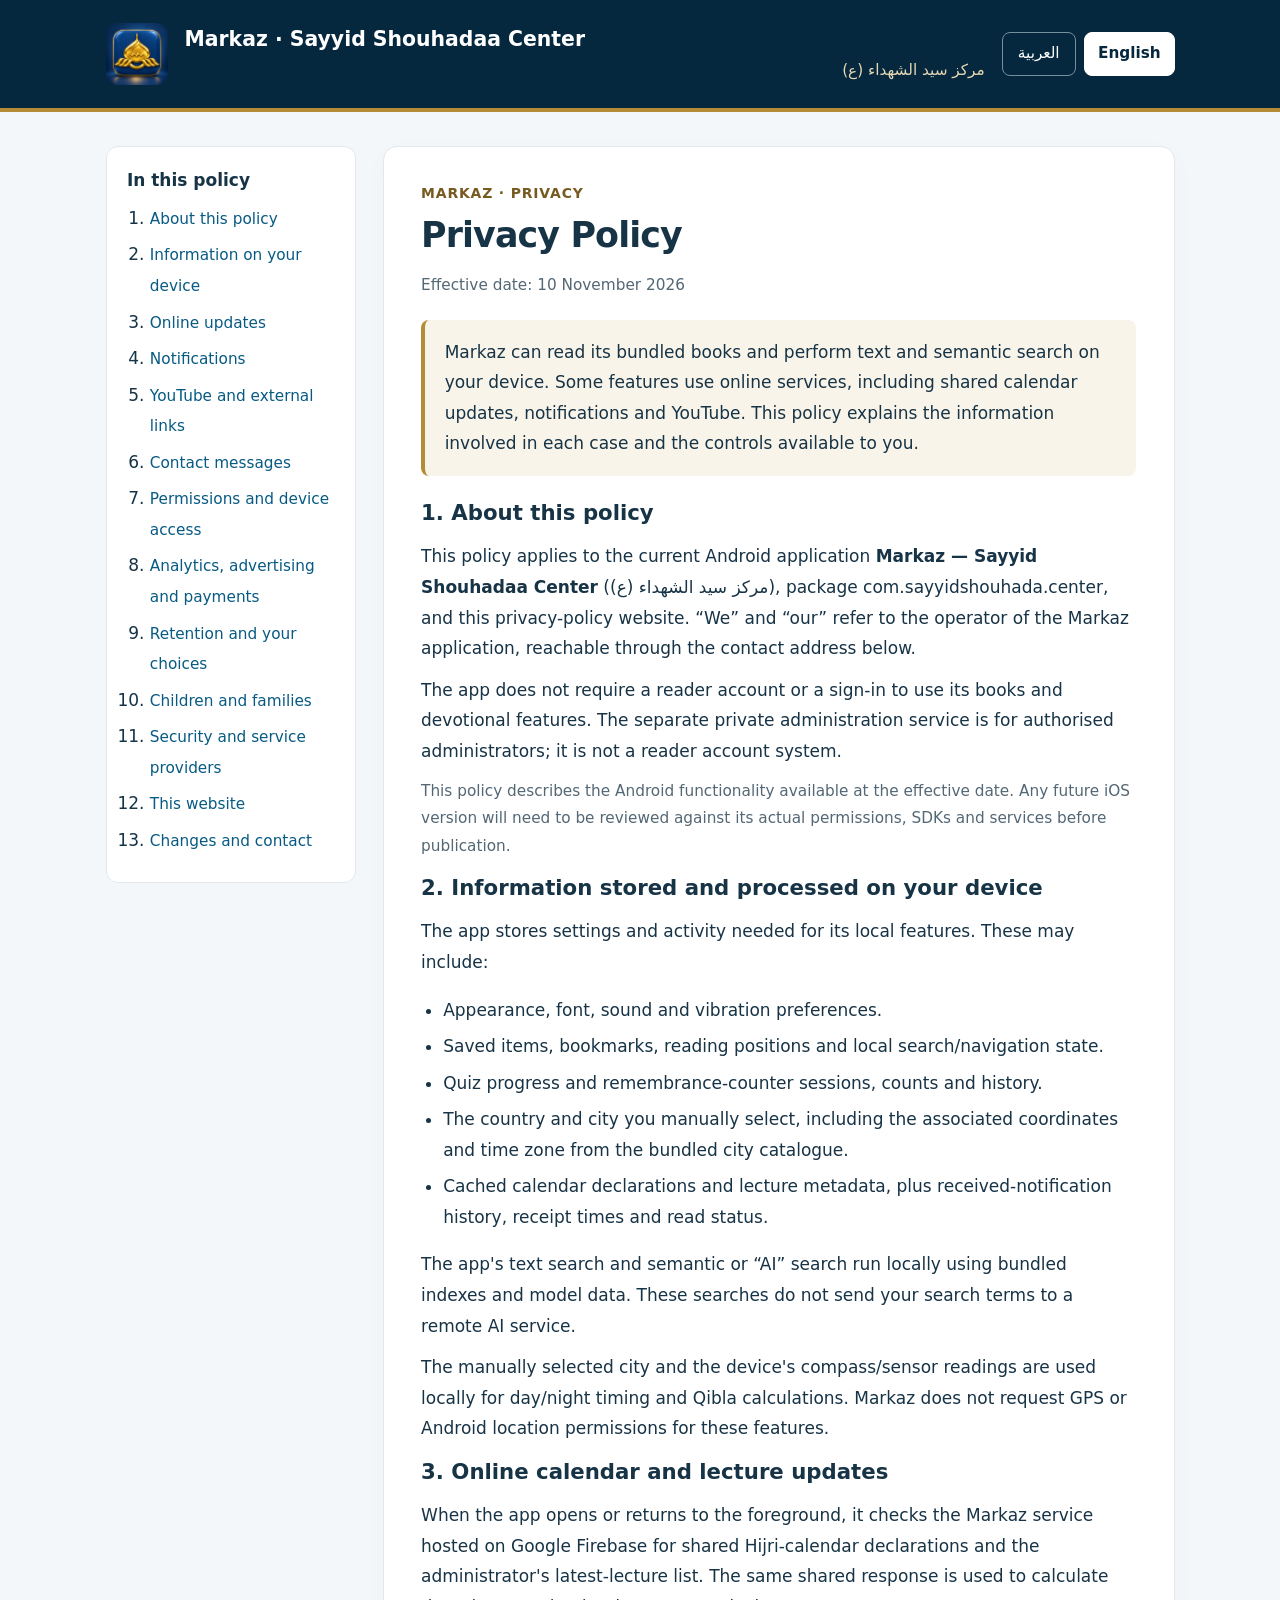
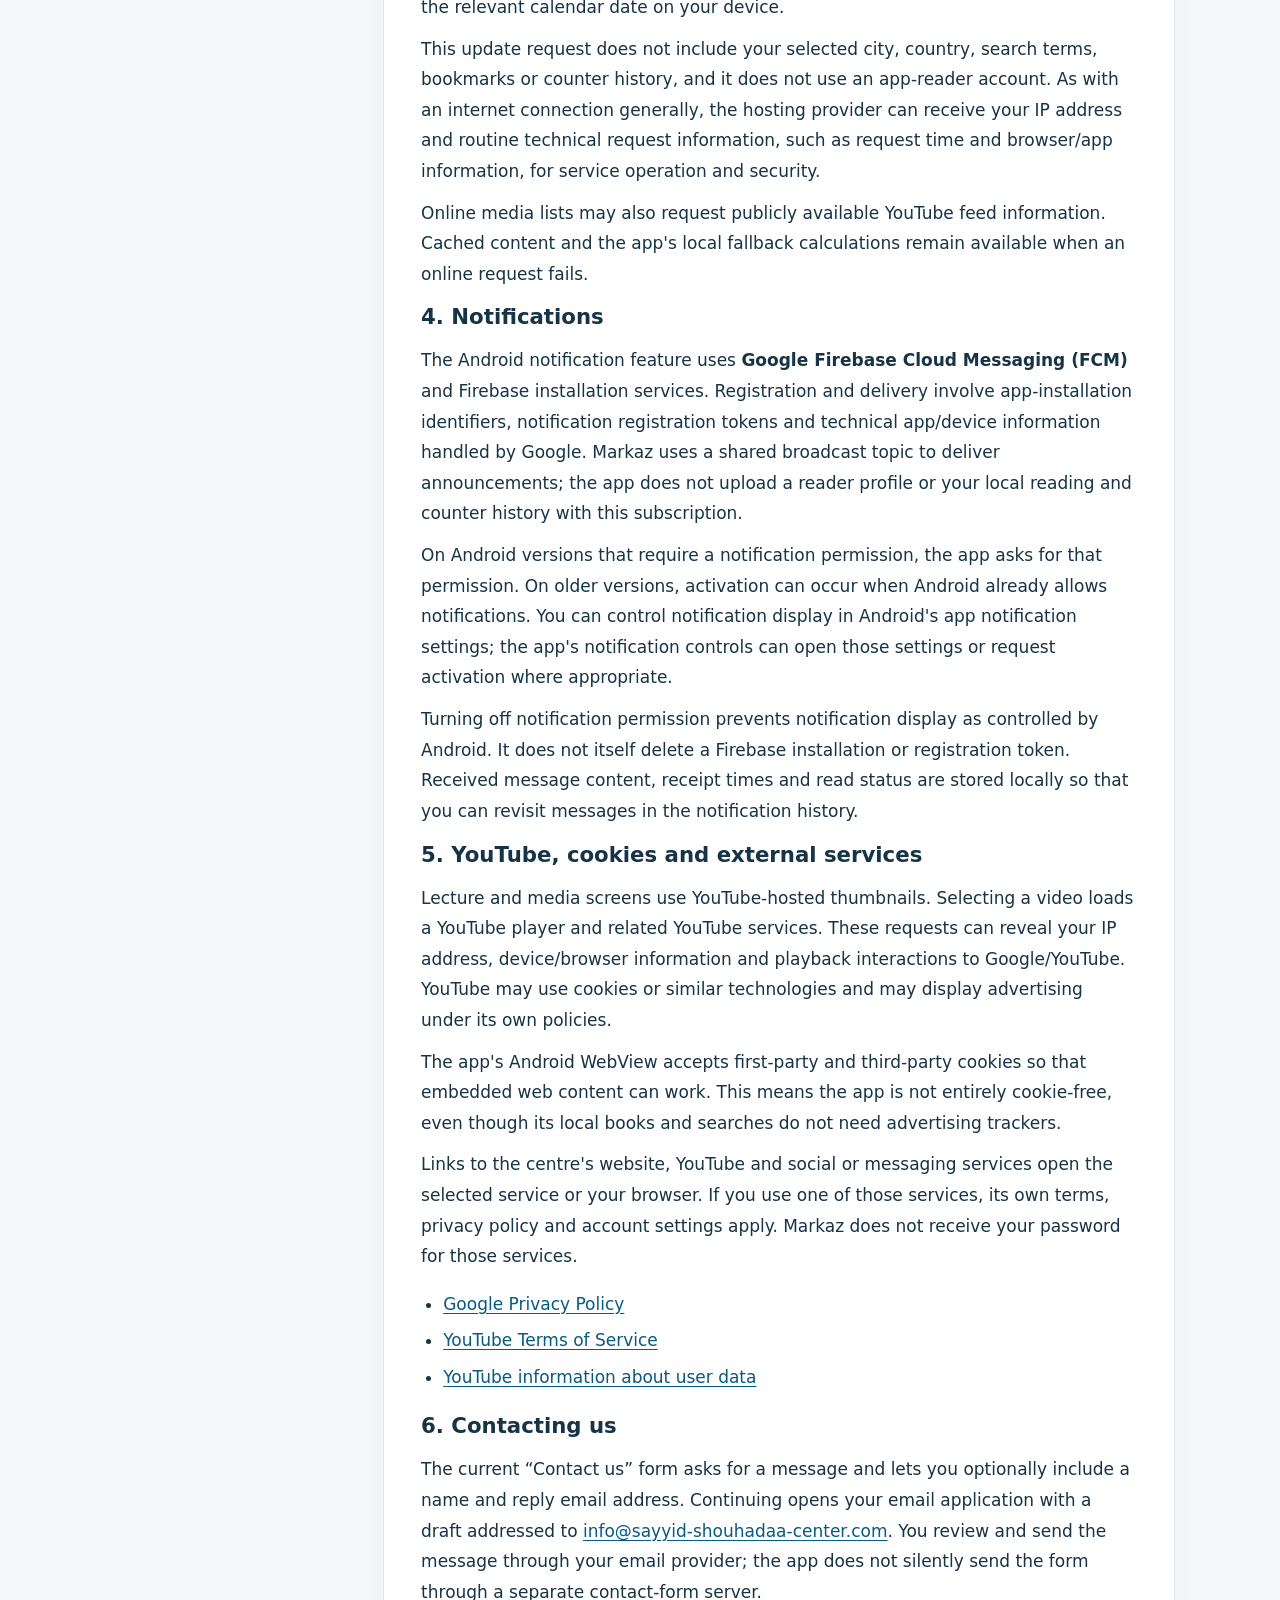
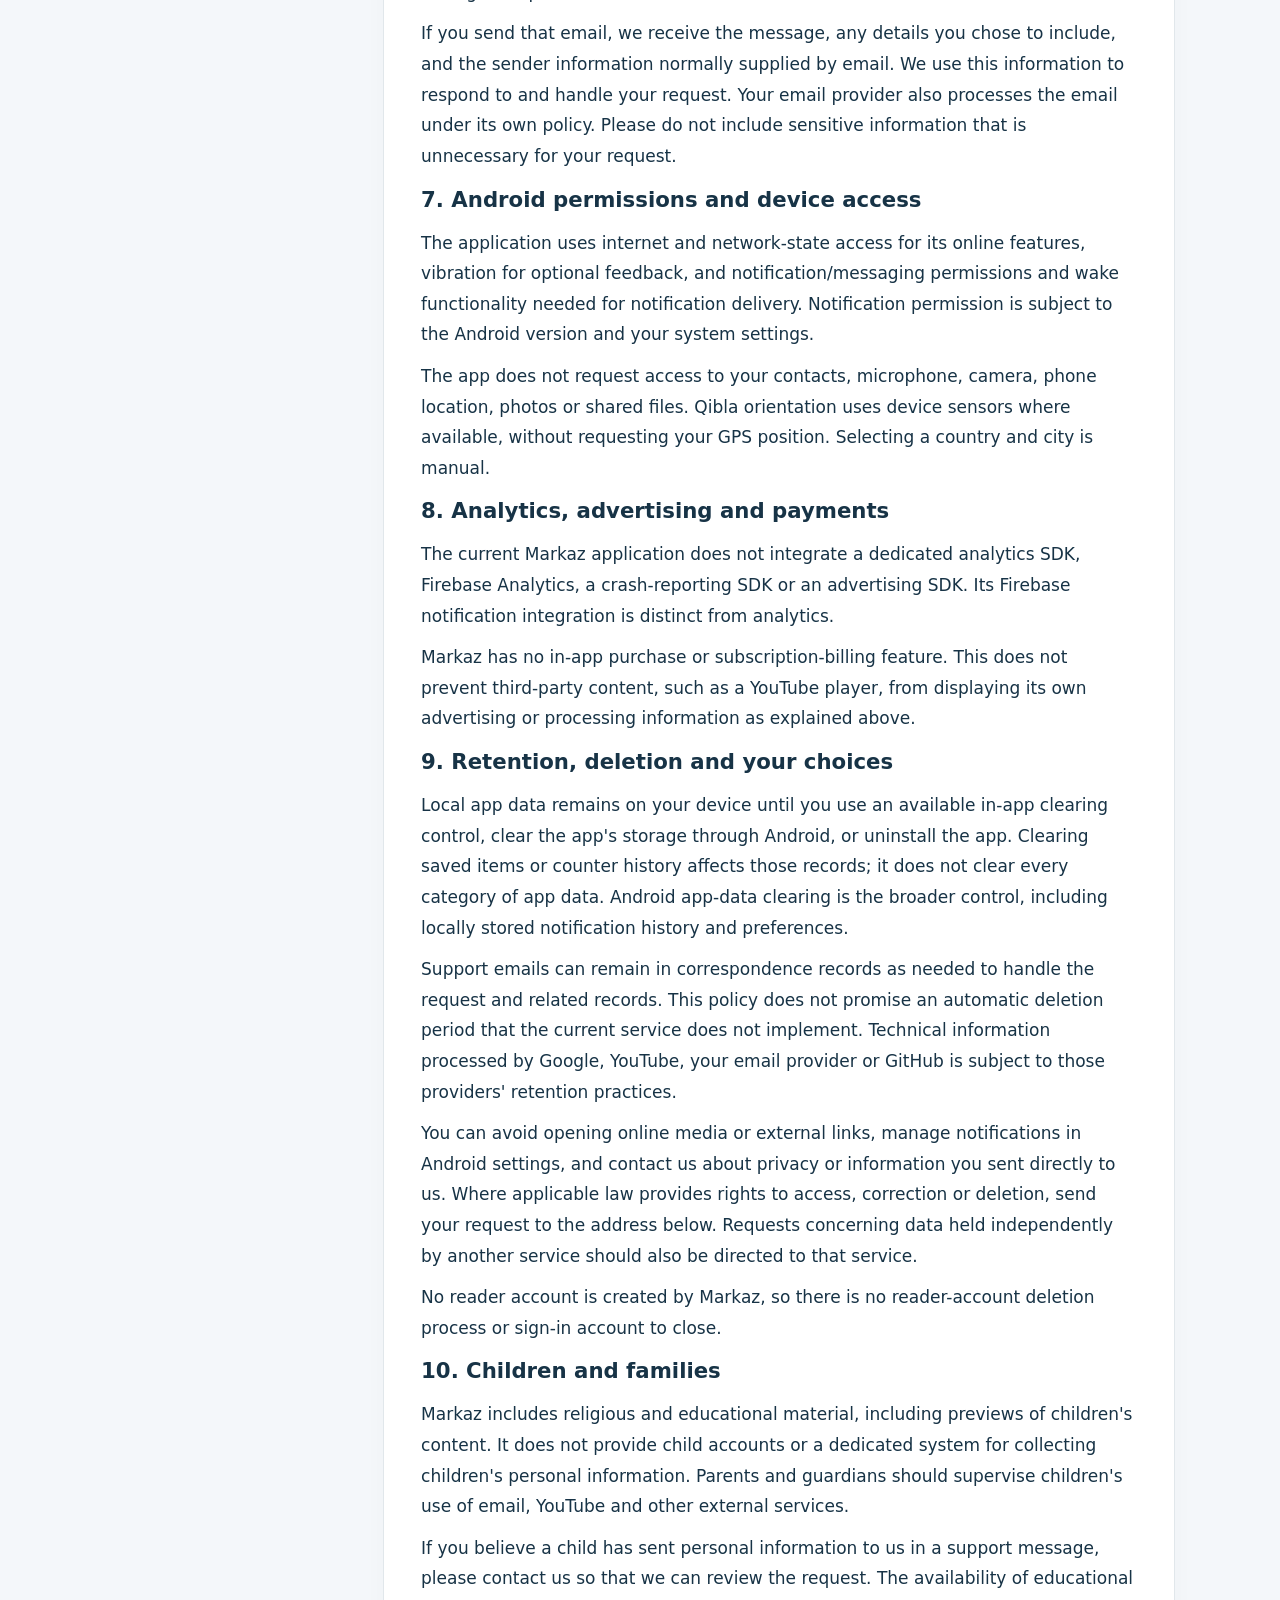
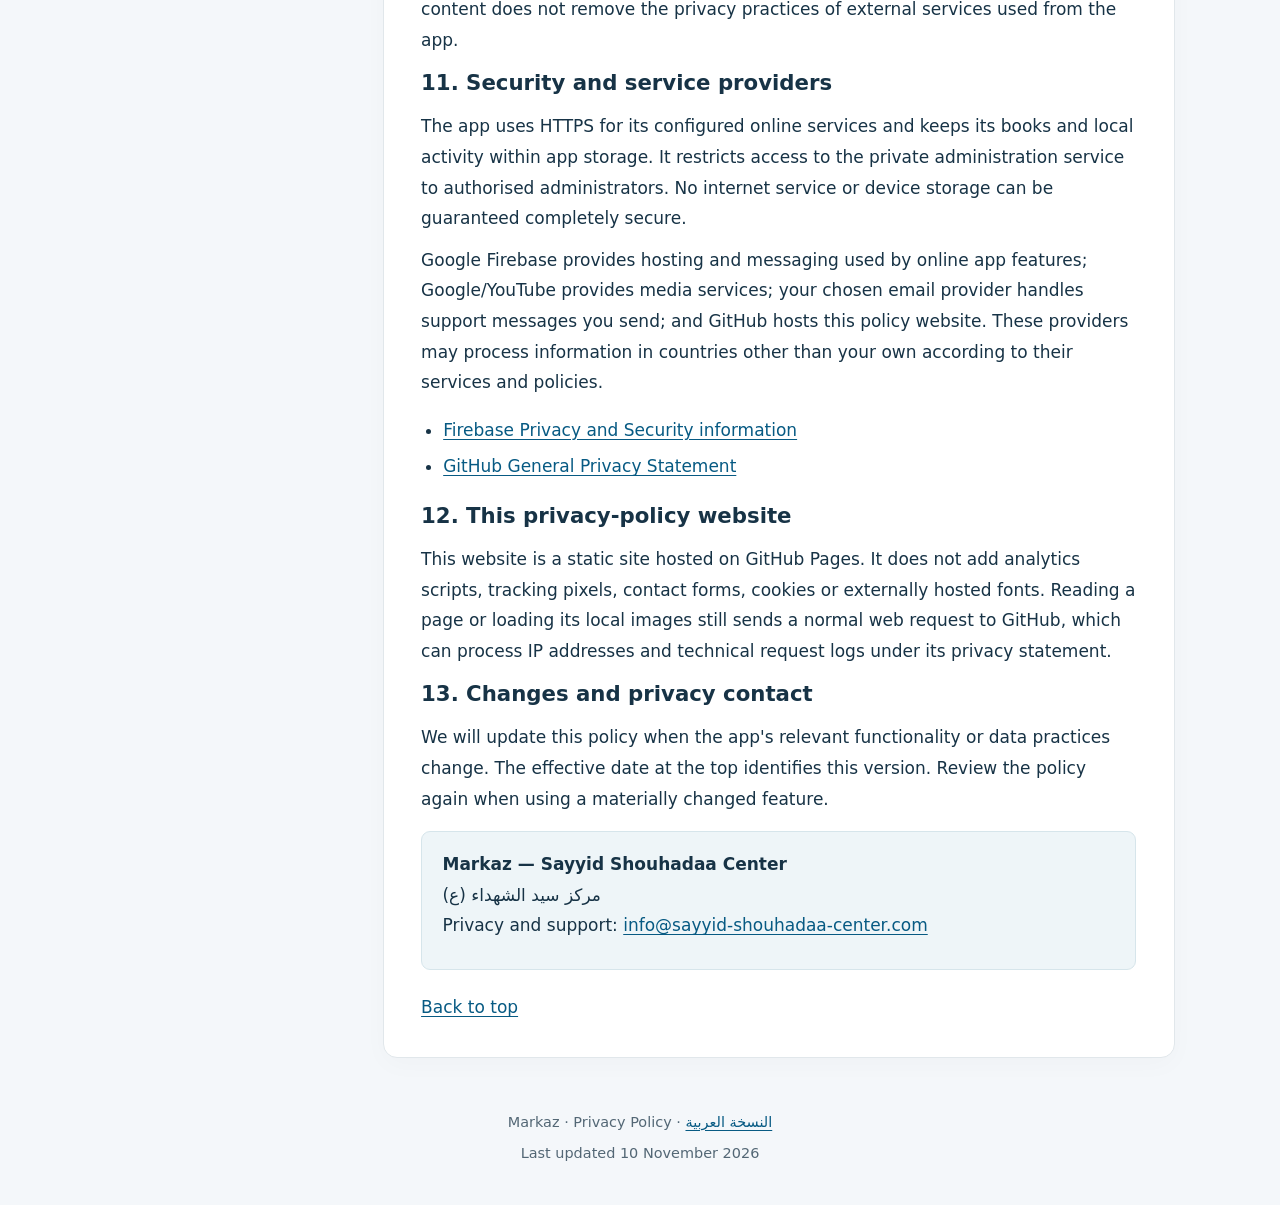
==== en/index.html @ 8682a57d "Publish reviewed Arabic and English Markaz privacy policies" ====
<!doctype html>
<html lang="en" dir="ltr">
<head>
  <meta charset="utf-8">
  <meta name="viewport" content="width=device-width,initial-scale=1">
  <meta name="description" content="Privacy Policy for Markaz — Sayyid Shouhadaa Center. Information about local app data, notifications, YouTube, contact messages and your choices.">
  <meta name="theme-color" content="#06283f">
  <title>Privacy Policy | Markaz — Sayyid Shouhadaa Center</title>
  <link rel="icon" type="image/png" href="../assets/icon.png">
  <link rel="stylesheet" href="../styles.css">
  <link rel="alternate" hreflang="ar" href="../">
  <link rel="alternate" hreflang="en" href="./">
</head>
<body id="top">
<a class="skip" href="#policy">Skip to the privacy policy</a>
<header class="masthead">
  <div class="masthead-inner">
    <img class="brand-icon" src="../assets/icon.png" alt="" width="62" height="62">
    <div class="brand"><p class="brand-name">Markaz · Sayyid Shouhadaa Center</p><p class="brand-note" lang="ar" dir="rtl">مركز سيد الشهداء (ع)</p></div>
    <nav class="language-nav" aria-label="Policy language"><a href="../" lang="ar" dir="rtl" hreflang="ar">العربية</a><span aria-current="page">English</span></nav>
  </div>
</header>
<div class="layout">
  <nav class="toc" aria-label="Contents">
    <h2>In this policy</h2>
    <ol>
      <li><a href="#scope">About this policy</a></li>
      <li><a href="#local">Information on your device</a></li>
      <li><a href="#online">Online updates</a></li>
      <li><a href="#notifications">Notifications</a></li>
      <li><a href="#youtube">YouTube and external links</a></li>
      <li><a href="#contact-messages">Contact messages</a></li>
      <li><a href="#permissions">Permissions and device access</a></li>
      <li><a href="#analytics">Analytics, advertising and payments</a></li>
      <li><a href="#retention">Retention and your choices</a></li>
      <li><a href="#children">Children and families</a></li>
      <li><a href="#security">Security and service providers</a></li>
      <li><a href="#website">This website</a></li>
      <li><a href="#changes">Changes and contact</a></li>
    </ol>
  </nav>
  <main class="policy" id="policy">
    <p class="eyebrow">MARKAZ · PRIVACY</p>
    <h1>Privacy Policy</h1>
    <p class="meta">Effective date: <time datetime="2026-11-10">10 November 2026</time></p>
    <div class="summary"><p>Markaz can read its bundled books and perform text and semantic search on your device. Some features use online services, including shared calendar updates, notifications and YouTube. This policy explains the information involved in each case and the controls available to you.</p></div>

    <section id="scope">
      <h2>1. About this policy</h2>
      <p>This policy applies to the current Android application <strong>Markaz — Sayyid Shouhadaa Center</strong> (<span lang="ar" dir="rtl">مركز سيد الشهداء (ع)</span>), package <span dir="ltr">com.sayyidshouhada.center</span>, and this privacy-policy website. “We” and “our” refer to the operator of the Markaz application, reachable through the contact address below.</p>
      <p>The app does not require a reader account or a sign-in to use its books and devotional features. The separate private administration service is for authorised administrators; it is not a reader account system.</p>
      <p class="scope">This policy describes the Android functionality available at the effective date. Any future iOS version will need to be reviewed against its actual permissions, SDKs and services before publication.</p>
    </section>

    <section id="local">
      <h2>2. Information stored and processed on your device</h2>
      <p>The app stores settings and activity needed for its local features. These may include:</p>
      <ul>
        <li>Appearance, font, sound and vibration preferences.</li>
        <li>Saved items, bookmarks, reading positions and local search/navigation state.</li>
        <li>Quiz progress and remembrance-counter sessions, counts and history.</li>
        <li>The country and city you manually select, including the associated coordinates and time zone from the bundled city catalogue.</li>
        <li>Cached calendar declarations and lecture metadata, plus received-notification history, receipt times and read status.</li>
      </ul>
      <p>The app's text search and semantic or “AI” search run locally using bundled indexes and model data. These searches do not send your search terms to a remote AI service.</p>
      <p>The manually selected city and the device's compass/sensor readings are used locally for day/night timing and Qibla calculations. Markaz does not request GPS or Android location permissions for these features.</p>
    </section>

    <section id="online">
      <h2>3. Online calendar and lecture updates</h2>
      <p>When the app opens or returns to the foreground, it checks the Markaz service hosted on Google Firebase for shared Hijri-calendar declarations and the administrator's latest-lecture list. The same shared response is used to calculate the relevant calendar date on your device.</p>
      <p>This update request does not include your selected city, country, search terms, bookmarks or counter history, and it does not use an app-reader account. As with an internet connection generally, the hosting provider can receive your IP address and routine technical request information, such as request time and browser/app information, for service operation and security.</p>
      <p>Online media lists may also request publicly available YouTube feed information. Cached content and the app's local fallback calculations remain available when an online request fails.</p>
    </section>

    <section id="notifications">
      <h2>4. Notifications</h2>
      <p>The Android notification feature uses <strong>Google Firebase Cloud Messaging (FCM)</strong> and Firebase installation services. Registration and delivery involve app-installation identifiers, notification registration tokens and technical app/device information handled by Google. Markaz uses a shared broadcast topic to deliver announcements; the app does not upload a reader profile or your local reading and counter history with this subscription.</p>
      <p>On Android versions that require a notification permission, the app asks for that permission. On older versions, activation can occur when Android already allows notifications. You can control notification display in Android's app notification settings; the app's notification controls can open those settings or request activation where appropriate.</p>
      <p>Turning off notification permission prevents notification display as controlled by Android. It does not itself delete a Firebase installation or registration token. Received message content, receipt times and read status are stored locally so that you can revisit messages in the notification history.</p>
    </section>

    <section id="youtube">
      <h2>5. YouTube, cookies and external services</h2>
      <p>Lecture and media screens use YouTube-hosted thumbnails. Selecting a video loads a YouTube player and related YouTube services. These requests can reveal your IP address, device/browser information and playback interactions to Google/YouTube. YouTube may use cookies or similar technologies and may display advertising under its own policies.</p>
      <p>The app's Android WebView accepts first-party and third-party cookies so that embedded web content can work. This means the app is not entirely cookie-free, even though its local books and searches do not need advertising trackers.</p>
      <p>Links to the centre's website, YouTube and social or messaging services open the selected service or your browser. If you use one of those services, its own terms, privacy policy and account settings apply. Markaz does not receive your password for those services.</p>
      <ul class="external-list">
        <li><a href="https://policies.google.com/privacy" rel="noopener noreferrer">Google Privacy Policy</a></li>
        <li><a href="https://www.youtube.com/t/terms" rel="noopener noreferrer">YouTube Terms of Service</a></li>
        <li><a href="https://www.youtube.com/howyoutubeworks/our-commitments/protecting-user-data/" rel="noopener noreferrer">YouTube information about user data</a></li>
      </ul>
    </section>

    <section id="contact-messages">
      <h2>6. Contacting us</h2>
      <p>The current “Contact us” form asks for a message and lets you optionally include a name and reply email address. Continuing opens your email application with a draft addressed to <a class="email" href="mailto:info@sayyid-shouhadaa-center.com">info@sayyid-shouhadaa-center.com</a>. You review and send the message through your email provider; the app does not silently send the form through a separate contact-form server.</p>
      <p>If you send that email, we receive the message, any details you chose to include, and the sender information normally supplied by email. We use this information to respond to and handle your request. Your email provider also processes the email under its own policy. Please do not include sensitive information that is unnecessary for your request.</p>
    </section>

    <section id="permissions">
      <h2>7. Android permissions and device access</h2>
      <p>The application uses internet and network-state access for its online features, vibration for optional feedback, and notification/messaging permissions and wake functionality needed for notification delivery. Notification permission is subject to the Android version and your system settings.</p>
      <p>The app does not request access to your contacts, microphone, camera, phone location, photos or shared files. Qibla orientation uses device sensors where available, without requesting your GPS position. Selecting a country and city is manual.</p>
    </section>

    <section id="analytics">
      <h2>8. Analytics, advertising and payments</h2>
      <p>The current Markaz application does not integrate a dedicated analytics SDK, Firebase Analytics, a crash-reporting SDK or an advertising SDK. Its Firebase notification integration is distinct from analytics.</p>
      <p>Markaz has no in-app purchase or subscription-billing feature. This does not prevent third-party content, such as a YouTube player, from displaying its own advertising or processing information as explained above.</p>
    </section>

    <section id="retention">
      <h2>9. Retention, deletion and your choices</h2>
      <p>Local app data remains on your device until you use an available in-app clearing control, clear the app's storage through Android, or uninstall the app. Clearing saved items or counter history affects those records; it does not clear every category of app data. Android app-data clearing is the broader control, including locally stored notification history and preferences.</p>
      <p>Support emails can remain in correspondence records as needed to handle the request and related records. This policy does not promise an automatic deletion period that the current service does not implement. Technical information processed by Google, YouTube, your email provider or GitHub is subject to those providers' retention practices.</p>
      <p>You can avoid opening online media or external links, manage notifications in Android settings, and contact us about privacy or information you sent directly to us. Where applicable law provides rights to access, correction or deletion, send your request to the address below. Requests concerning data held independently by another service should also be directed to that service.</p>
      <p>No reader account is created by Markaz, so there is no reader-account deletion process or sign-in account to close.</p>
    </section>

    <section id="children">
      <h2>10. Children and families</h2>
      <p>Markaz includes religious and educational material, including previews of children's content. It does not provide child accounts or a dedicated system for collecting children's personal information. Parents and guardians should supervise children's use of email, YouTube and other external services.</p>
      <p>If you believe a child has sent personal information to us in a support message, please contact us so that we can review the request. The availability of educational content does not remove the privacy practices of external services used from the app.</p>
    </section>

    <section id="security">
      <h2>11. Security and service providers</h2>
      <p>The app uses HTTPS for its configured online services and keeps its books and local activity within app storage. It restricts access to the private administration service to authorised administrators. No internet service or device storage can be guaranteed completely secure.</p>
      <p>Google Firebase provides hosting and messaging used by online app features; Google/YouTube provides media services; your chosen email provider handles support messages you send; and GitHub hosts this policy website. These providers may process information in countries other than your own according to their services and policies.</p>
      <ul class="external-list">
        <li><a href="https://firebase.google.com/support/privacy" rel="noopener noreferrer">Firebase Privacy and Security information</a></li>
        <li><a href="https://docs.github.com/en/site-policy/privacy-policies/github-general-privacy-statement" rel="noopener noreferrer">GitHub General Privacy Statement</a></li>
      </ul>
    </section>

    <section id="website">
      <h2>12. This privacy-policy website</h2>
      <p>This website is a static site hosted on GitHub Pages. It does not add analytics scripts, tracking pixels, contact forms, cookies or externally hosted fonts. Reading a page or loading its local images still sends a normal web request to GitHub, which can process IP addresses and technical request logs under its privacy statement.</p>
    </section>

    <section id="changes">
      <h2>13. Changes and privacy contact</h2>
      <p>We will update this policy when the app's relevant functionality or data practices change. The effective date at the top identifies this version. Review the policy again when using a materially changed feature.</p>
      <div class="contact"><p><strong>Markaz — Sayyid Shouhadaa Center</strong><br><span lang="ar" dir="rtl">مركز سيد الشهداء (ع)</span><br>Privacy and support: <a class="email" href="mailto:info@sayyid-shouhadaa-center.com">info@sayyid-shouhadaa-center.com</a></p></div>
    </section>
    <a class="back-top" href="#top">Back to top</a>
  </main>
</div>
<footer class="footer"><p>Markaz · Privacy Policy · <a href="../" lang="ar" dir="rtl">النسخة العربية</a></p><p>Last updated <time datetime="2026-11-10">10 November 2026</time></p></footer>
</body>
</html>
---- styles.css ----
:root{color-scheme:light;--navy:#06283f;--ink:#173346;--muted:#536775;--gold:#b58b36;--line:#e1e7eb;--paper:#fff;--wash:#f4f7fa;--link:#075a83;font-family:system-ui,-apple-system,"Segoe UI",Tahoma,Arial,sans-serif;font-size:17px;line-height:1.8}
*{box-sizing:border-box}html{scroll-behavior:smooth;scroll-padding-top:1rem}body{margin:0;background:var(--wash);color:var(--ink);overflow-wrap:anywhere}a{color:var(--link);text-underline-offset:.2em}a:hover{text-decoration-thickness:2px}a:focus-visible{outline:3px solid #c49328;outline-offset:4px;border-radius:3px}.skip{position:fixed;inset-block-start:-6rem;inset-inline-start:1rem;padding:.6rem 1rem;background:#fff;z-index:5}.skip:focus{inset-block-start:1rem}.masthead{background:var(--navy);border-block-end:4px solid var(--gold);color:#fff}.masthead-inner{max-width:1120px;margin:auto;padding:1.35rem 1.5rem;display:flex;align-items:center;gap:1rem}.brand-icon{width:62px;height:62px;border-radius:12px;flex:none}.brand{flex:1;min-width:0}.brand-name{font-size:1.2rem;font-weight:700;line-height:1.5;margin:0}.brand-note{margin:.15rem 0 0;color:#e6d7b4;font-size:.9rem}.language-nav{display:flex;flex-wrap:wrap;gap:.5rem;align-items:center}.language-nav a,.language-nav span{display:inline-flex;align-items:center;justify-content:center;min-height:44px;min-width:74px;padding:.25rem .75rem;color:#fff;border:1px solid #72909e;border-radius:8px;text-decoration:none;font-size:.9rem}.language-nav [aria-current=page]{background:#fff;color:var(--navy);border-color:#fff;font-weight:700}.layout{max-width:1120px;margin:2rem auto 3rem;padding:0 1.5rem;display:grid;grid-template-columns:250px minmax(0,1fr);gap:1.6rem;align-items:start}.toc{background:#fff;border:1px solid var(--line);border-radius:12px;padding:1.2rem;position:sticky;top:1rem}.toc h2{font-size:1rem;margin:0 0 .5rem}.toc ol{margin:0;padding-inline-start:1.35rem}.toc li{margin:.35rem 0}.toc a{font-size:.9rem;text-decoration:none}.toc a:hover{text-decoration:underline}.policy{min-width:0;background:var(--paper);border:1px solid var(--line);border-radius:14px;padding:2rem 2.2rem;box-shadow:0 7px 26px #06283f06}.eyebrow{margin:0;color:#765a20;font-size:.82rem;font-weight:700;letter-spacing:.06em}h1{font-size:2.05rem;line-height:1.35;margin:.35rem 0 .75rem;letter-spacing:-.025em}h2{font-size:1.25rem;line-height:1.6;margin:1.9rem 0 .55rem}h3{font-size:1rem;margin:1rem 0 .3rem}p{margin:.65rem 0}ul{padding-inline-start:1.3rem}li{margin:.35rem 0}.meta{color:var(--muted);font-size:.9rem;margin:.25rem 0 1.2rem}.summary{padding:1rem 1.15rem;background:#f8f4e9;border-inline-start:4px solid var(--gold);border-radius:8px;margin:1.2rem 0}.summary p{margin:0}.scope{font-size:.9rem;color:var(--muted)}.contact{padding:1rem 1.2rem;background:#eef5f8;border:1px solid #d6e5eb;border-radius:9px;margin-top:1rem}.email{overflow-wrap:anywhere;direction:ltr;unicode-bidi:isolate}.policy section{scroll-margin-top:1rem}.footer{max-width:1120px;margin:0 auto;padding:0 1.5rem 2rem;color:var(--muted);font-size:.85rem;text-align:center}.footer p{margin:.3rem 0}.back-top{display:inline-block;margin-top:1.3rem}.external-list{padding-inline-start:1.3rem}.external-list a{overflow-wrap:anywhere}.policy :first-child{margin-top:0}html[dir=rtl] h1{letter-spacing:0}html[dir=rtl] .eyebrow{letter-spacing:0}html[dir=rtl] .policy{line-height:1.95}
@media(max-width:850px){.layout{grid-template-columns:minmax(0,1fr);gap:1rem;margin-top:1.2rem}.toc{position:static}.toc ol{display:grid;grid-template-columns:repeat(2,minmax(0,1fr));column-gap:1.25rem}.policy{padding:1.5rem}}
@media(max-width:480px){:root{font-size:16px}.masthead-inner{padding:1rem;gap:.75rem;flex-wrap:wrap}.brand-icon{width:50px;height:50px}.brand-name{font-size:1.05rem}.brand-note{font-size:.8rem}.language-nav{width:100%;justify-content:flex-end}.language-nav a,.language-nav span{min-height:44px}.layout{padding:0 .75rem}.policy{padding:1.25rem 1.1rem}h1{font-size:1.7rem}.toc{padding:1rem}.toc ol{display:block}.footer{padding-inline:1rem}}
@media(prefers-reduced-motion:reduce){html{scroll-behavior:auto}}
@media print{body{background:#fff;color:#000;font-size:11pt}.masthead{background:#fff;color:#000;border-color:#888}.masthead-inner{padding:.5rem 0}.brand-note{color:#333}.language-nav,.toc,.skip,.back-top{display:none}.layout{display:block;margin:0;padding:0;max-width:none}.policy{padding:0;border:0;box-shadow:none}.policy h2{break-after:avoid}.policy section{break-inside:auto}.footer{margin-top:1rem;padding:0;color:#333}.summary,.contact{background:#fff;border:1px solid #999}a{color:#000}.brand-icon{width:44px;height:44px}}
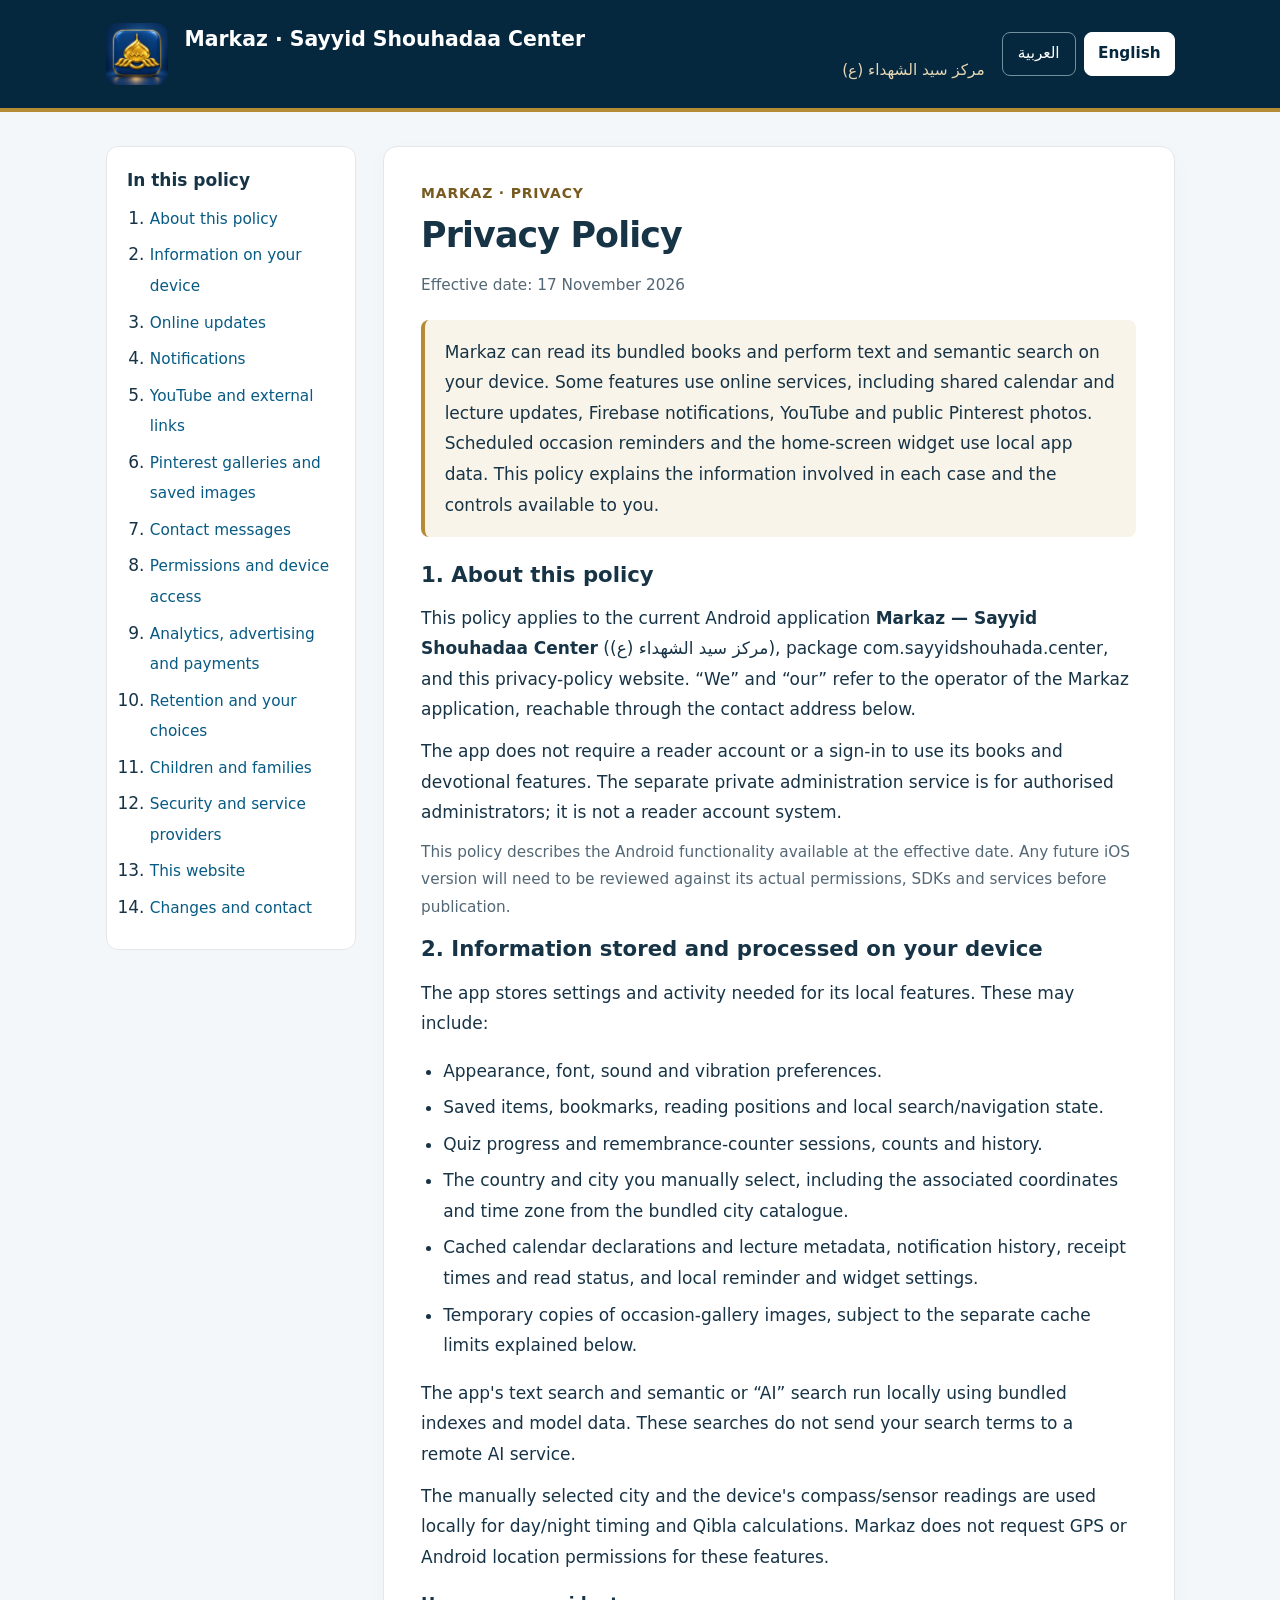
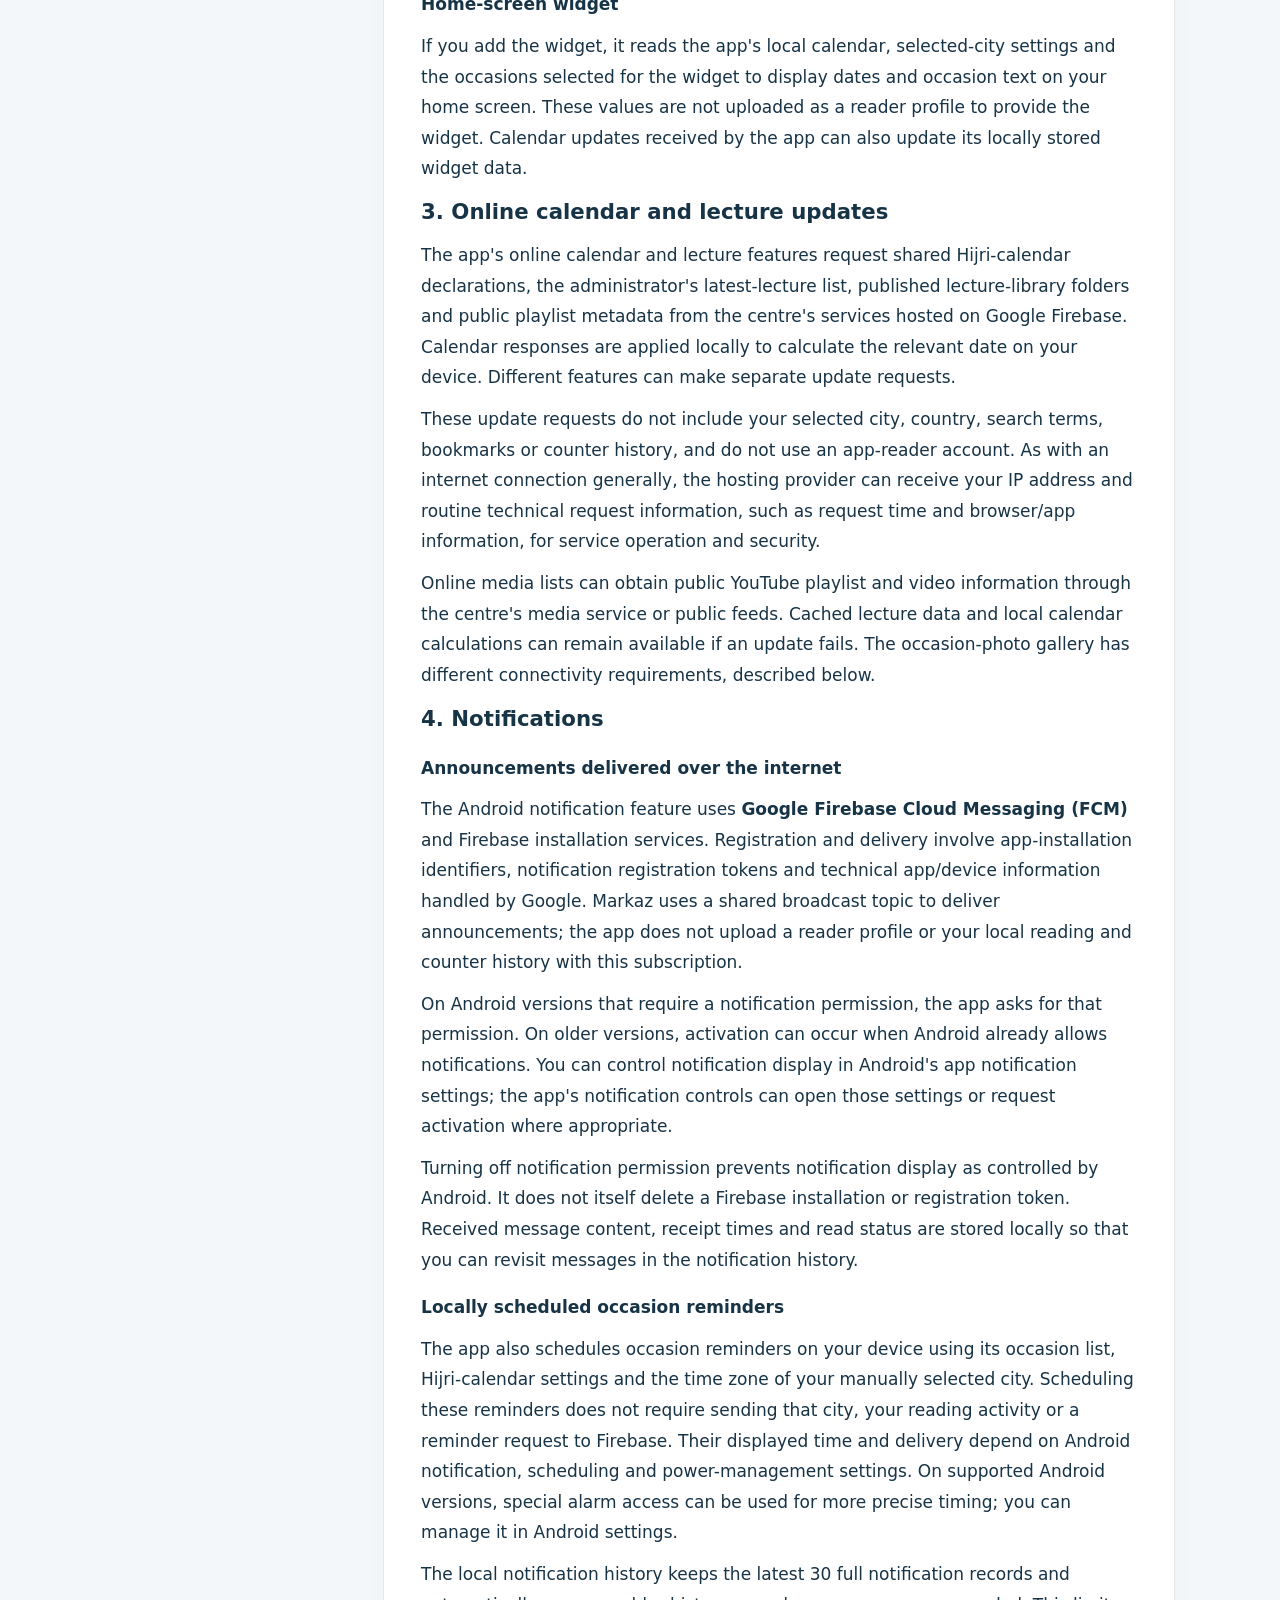
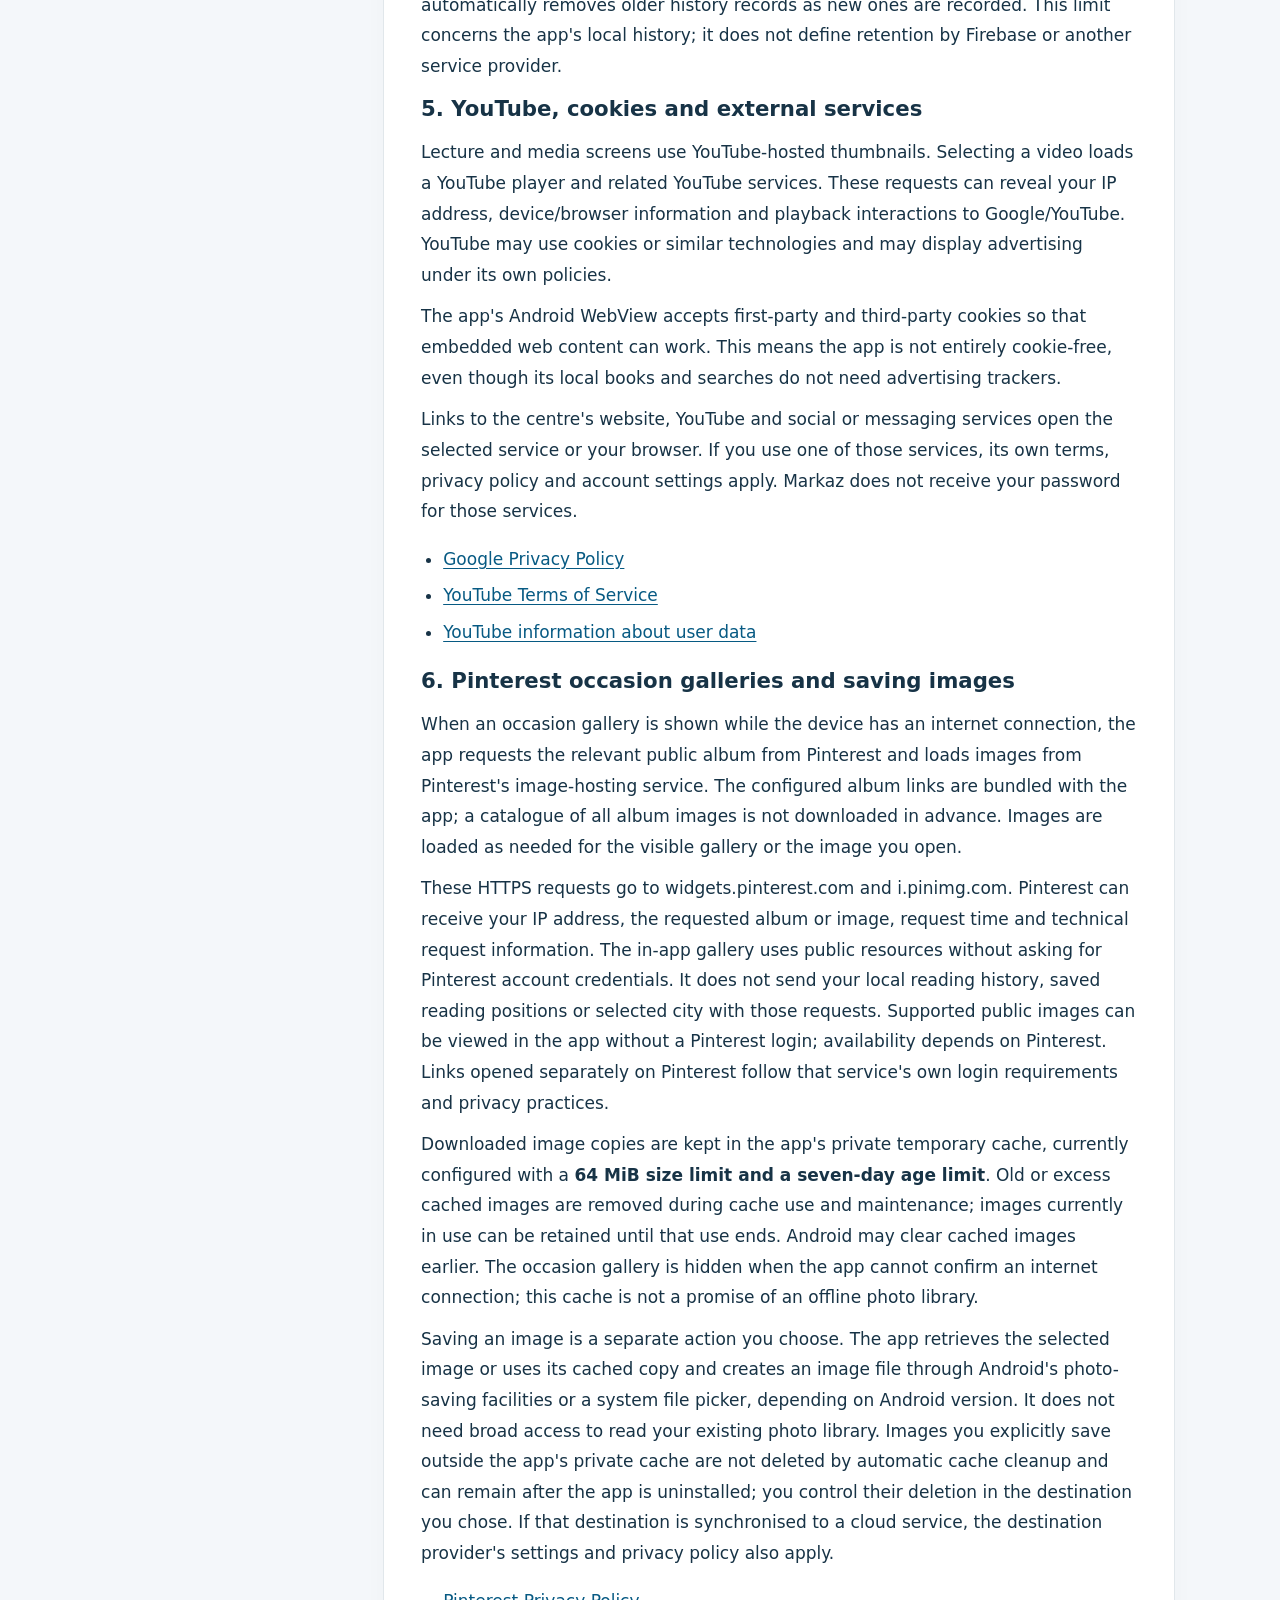
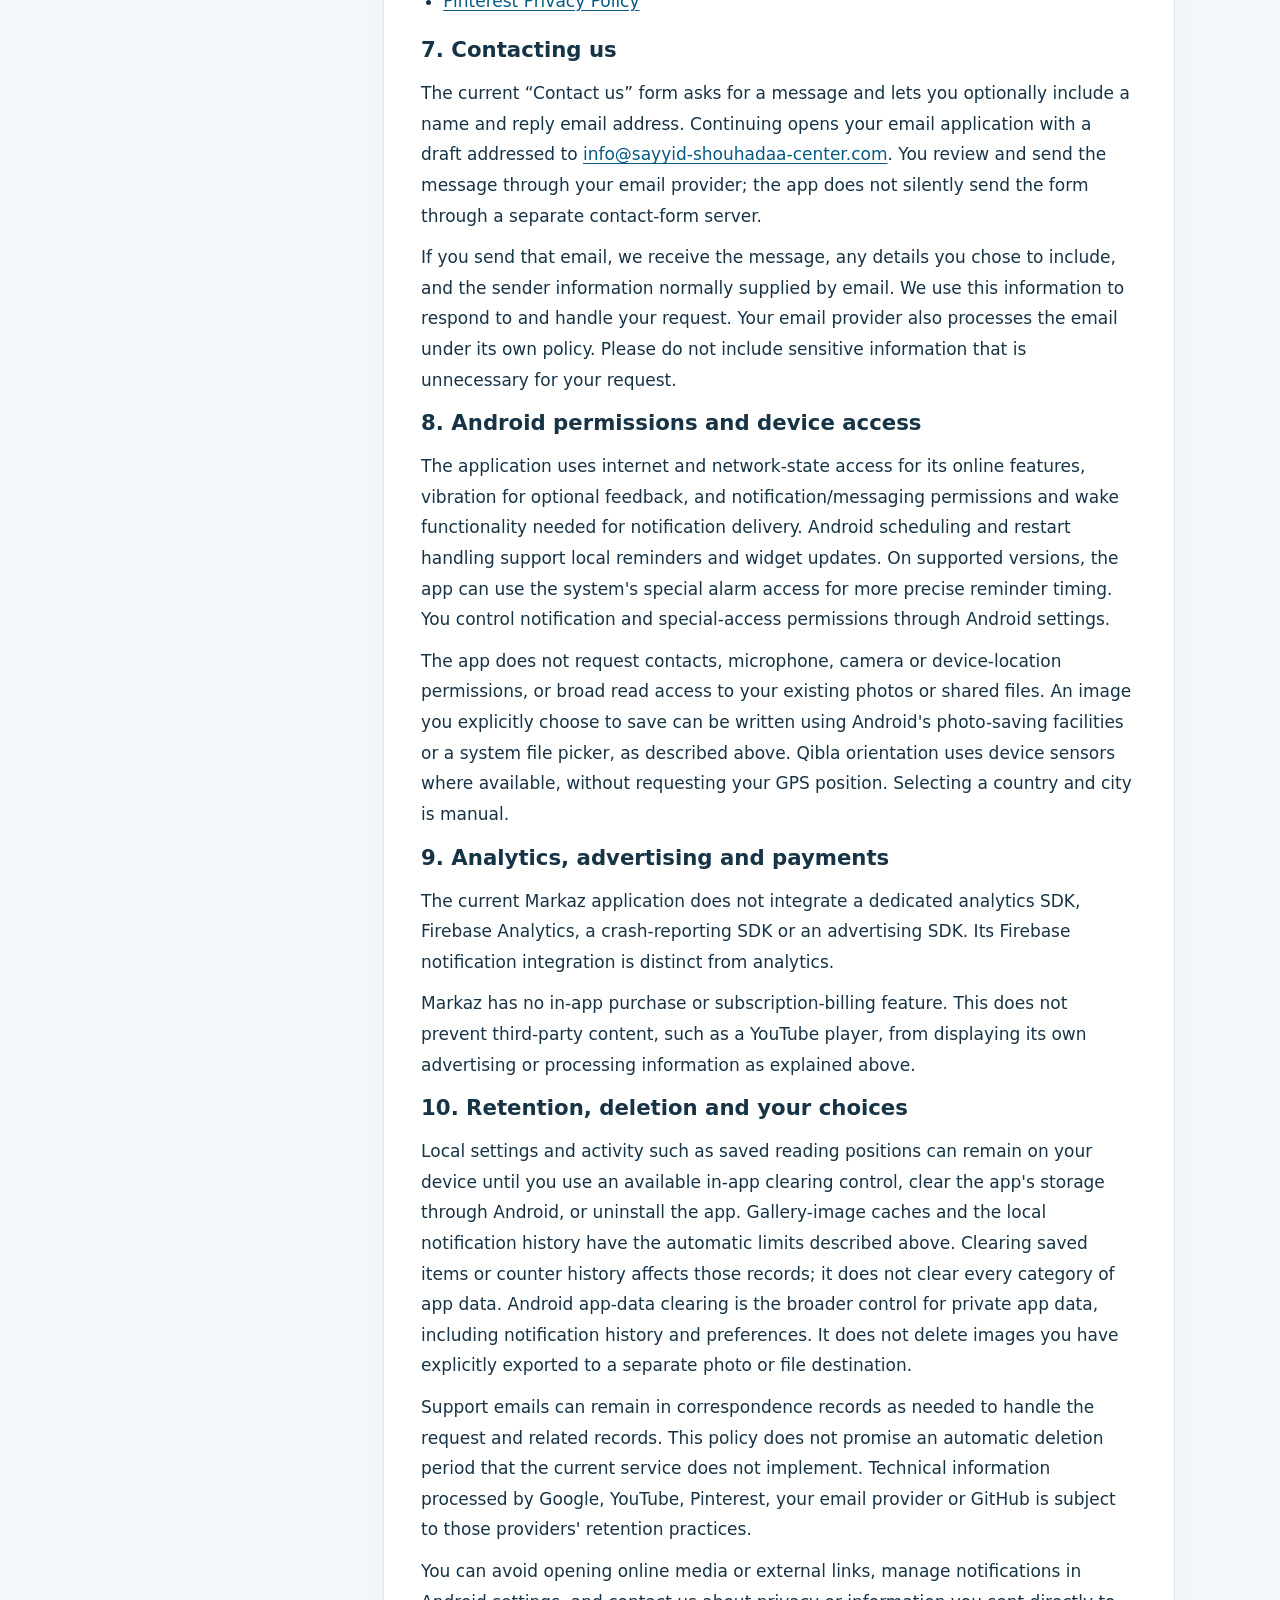
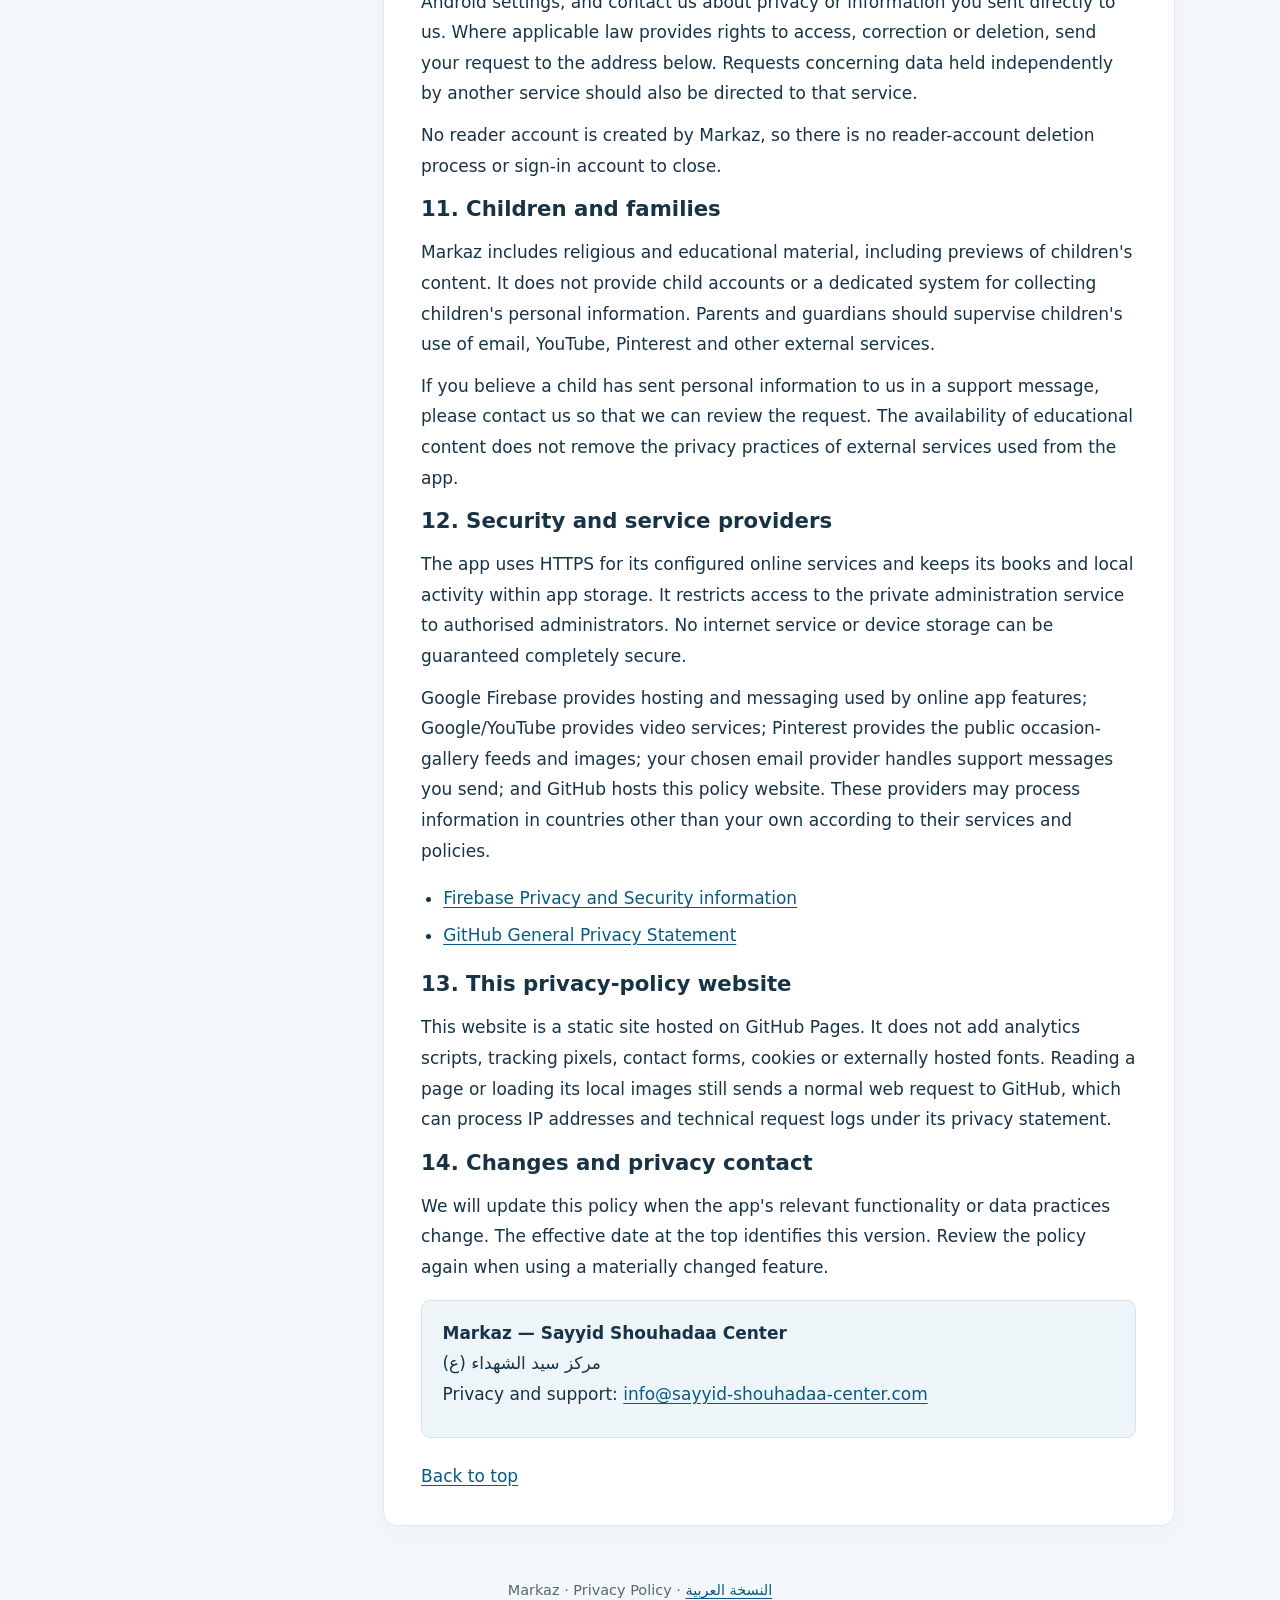
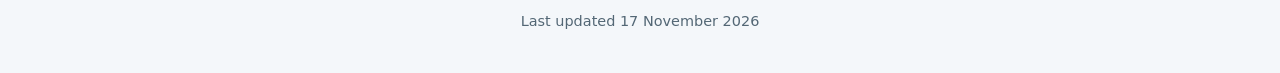
==== commit bf56ac22: "Update Arabic and English privacy policies for Markaz1.75 gallery and local reminders" ====
--- a/en/index.html
+++ b/en/index.html
@@ -3,7 +3,7 @@
 <head>
   <meta charset="utf-8">
   <meta name="viewport" content="width=device-width,initial-scale=1">
-  <meta name="description" content="Privacy Policy for Markaz — Sayyid Shouhadaa Center. Information about local app data, notifications, YouTube, contact messages and your choices.">
+  <meta name="description" content="Privacy Policy for Markaz — Sayyid Shouhadaa Center. Information about local app data, reminders, the widget, Firebase notifications, YouTube, Pinterest photos and your choices.">
   <meta name="theme-color" content="#06283f">
   <title>Privacy Policy | Markaz — Sayyid Shouhadaa Center</title>
   <link rel="icon" type="image/png" href="../assets/icon.png">
@@ -29,6 +29,7 @@
       <li><a href="#online">Online updates</a></li>
       <li><a href="#notifications">Notifications</a></li>
       <li><a href="#youtube">YouTube and external links</a></li>
+      <li><a href="#gallery">Pinterest galleries and saved images</a></li>
       <li><a href="#contact-messages">Contact messages</a></li>
       <li><a href="#permissions">Permissions and device access</a></li>
       <li><a href="#analytics">Analytics, advertising and payments</a></li>
@@ -42,8 +43,8 @@
   <main class="policy" id="policy">
     <p class="eyebrow">MARKAZ · PRIVACY</p>
     <h1>Privacy Policy</h1>
-    <p class="meta">Effective date: <time datetime="2026-11-10">10 November 2026</time></p>
-    <div class="summary"><p>Markaz can read its bundled books and perform text and semantic search on your device. Some features use online services, including shared calendar updates, notifications and YouTube. This policy explains the information involved in each case and the controls available to you.</p></div>
+    <p class="meta">Effective date: <time datetime="2026-11-17">17 November 2026</time></p>
+    <div class="summary"><p>Markaz can read its bundled books and perform text and semantic search on your device. Some features use online services, including shared calendar and lecture updates, Firebase notifications, YouTube and public Pinterest photos. Scheduled occasion reminders and the home-screen widget use local app data. This policy explains the information involved in each case and the controls available to you.</p></div>
 
     <section id="scope">
       <h2>1. About this policy</h2>
@@ -60,24 +61,31 @@
         <li>Saved items, bookmarks, reading positions and local search/navigation state.</li>
         <li>Quiz progress and remembrance-counter sessions, counts and history.</li>
         <li>The country and city you manually select, including the associated coordinates and time zone from the bundled city catalogue.</li>
-        <li>Cached calendar declarations and lecture metadata, plus received-notification history, receipt times and read status.</li>
+        <li>Cached calendar declarations and lecture metadata, notification history, receipt times and read status, and local reminder and widget settings.</li>
+        <li>Temporary copies of occasion-gallery images, subject to the separate cache limits explained below.</li>
       </ul>
       <p>The app's text search and semantic or “AI” search run locally using bundled indexes and model data. These searches do not send your search terms to a remote AI service.</p>
       <p>The manually selected city and the device's compass/sensor readings are used locally for day/night timing and Qibla calculations. Markaz does not request GPS or Android location permissions for these features.</p>
+      <h3>Home-screen widget</h3>
+      <p>If you add the widget, it reads the app's local calendar, selected-city settings and the occasions selected for the widget to display dates and occasion text on your home screen. These values are not uploaded as a reader profile to provide the widget. Calendar updates received by the app can also update its locally stored widget data.</p>
     </section>
 
     <section id="online">
       <h2>3. Online calendar and lecture updates</h2>
-      <p>When the app opens or returns to the foreground, it checks the Markaz service hosted on Google Firebase for shared Hijri-calendar declarations and the administrator's latest-lecture list. The same shared response is used to calculate the relevant calendar date on your device.</p>
-      <p>This update request does not include your selected city, country, search terms, bookmarks or counter history, and it does not use an app-reader account. As with an internet connection generally, the hosting provider can receive your IP address and routine technical request information, such as request time and browser/app information, for service operation and security.</p>
-      <p>Online media lists may also request publicly available YouTube feed information. Cached content and the app's local fallback calculations remain available when an online request fails.</p>
+      <p>The app's online calendar and lecture features request shared Hijri-calendar declarations, the administrator's latest-lecture list, published lecture-library folders and public playlist metadata from the centre's services hosted on Google Firebase. Calendar responses are applied locally to calculate the relevant date on your device. Different features can make separate update requests.</p>
+      <p>These update requests do not include your selected city, country, search terms, bookmarks or counter history, and do not use an app-reader account. As with an internet connection generally, the hosting provider can receive your IP address and routine technical request information, such as request time and browser/app information, for service operation and security.</p>
+      <p>Online media lists can obtain public YouTube playlist and video information through the centre's media service or public feeds. Cached lecture data and local calendar calculations can remain available if an update fails. The occasion-photo gallery has different connectivity requirements, described below.</p>
     </section>
 
     <section id="notifications">
       <h2>4. Notifications</h2>
+      <h3>Announcements delivered over the internet</h3>
       <p>The Android notification feature uses <strong>Google Firebase Cloud Messaging (FCM)</strong> and Firebase installation services. Registration and delivery involve app-installation identifiers, notification registration tokens and technical app/device information handled by Google. Markaz uses a shared broadcast topic to deliver announcements; the app does not upload a reader profile or your local reading and counter history with this subscription.</p>
       <p>On Android versions that require a notification permission, the app asks for that permission. On older versions, activation can occur when Android already allows notifications. You can control notification display in Android's app notification settings; the app's notification controls can open those settings or request activation where appropriate.</p>
       <p>Turning off notification permission prevents notification display as controlled by Android. It does not itself delete a Firebase installation or registration token. Received message content, receipt times and read status are stored locally so that you can revisit messages in the notification history.</p>
+      <h3>Locally scheduled occasion reminders</h3>
+      <p>The app also schedules occasion reminders on your device using its occasion list, Hijri-calendar settings and the time zone of your manually selected city. Scheduling these reminders does not require sending that city, your reading activity or a reminder request to Firebase. Their displayed time and delivery depend on Android notification, scheduling and power-management settings. On supported Android versions, special alarm access can be used for more precise timing; you can manage it in Android settings.</p>
+      <p>The local notification history keeps the latest 30 full notification records and automatically removes older history records as new ones are recorded. This limit concerns the app's local history; it does not define retention by Firebase or another service provider.</p>
     </section>
 
     <section id="youtube">
@@ -92,42 +100,51 @@
       </ul>
     </section>
 
+    <section id="gallery">
+      <h2>6. Pinterest occasion galleries and saving images</h2>
+      <p>When an occasion gallery is shown while the device has an internet connection, the app requests the relevant public album from Pinterest and loads images from Pinterest's image-hosting service. The configured album links are bundled with the app; a catalogue of all album images is not downloaded in advance. Images are loaded as needed for the visible gallery or the image you open.</p>
+      <p>These HTTPS requests go to <span dir="ltr">widgets.pinterest.com</span> and <span dir="ltr">i.pinimg.com</span>. Pinterest can receive your IP address, the requested album or image, request time and technical request information. The in-app gallery uses public resources without asking for Pinterest account credentials. It does not send your local reading history, saved reading positions or selected city with those requests. Supported public images can be viewed in the app without a Pinterest login; availability depends on Pinterest. Links opened separately on Pinterest follow that service's own login requirements and privacy practices.</p>
+      <p>Downloaded image copies are kept in the app's private temporary cache, currently configured with a <strong>64 MiB size limit and a seven-day age limit</strong>. Old or excess cached images are removed during cache use and maintenance; images currently in use can be retained until that use ends. Android may clear cached images earlier. The occasion gallery is hidden when the app cannot confirm an internet connection; this cache is not a promise of an offline photo library.</p>
+      <p>Saving an image is a separate action you choose. The app retrieves the selected image or uses its cached copy and creates an image file through Android's photo-saving facilities or a system file picker, depending on Android version. It does not need broad access to read your existing photo library. Images you explicitly save outside the app's private cache are not deleted by automatic cache cleanup and can remain after the app is uninstalled; you control their deletion in the destination you chose. If that destination is synchronised to a cloud service, the destination provider's settings and privacy policy also apply.</p>
+      <ul class="external-list"><li><a href="https://policy.pinterest.com/en/privacy-policy" rel="noopener noreferrer">Pinterest Privacy Policy</a></li></ul>
+    </section>
+
     <section id="contact-messages">
-      <h2>6. Contacting us</h2>
+      <h2>7. Contacting us</h2>
       <p>The current “Contact us” form asks for a message and lets you optionally include a name and reply email address. Continuing opens your email application with a draft addressed to <a class="email" href="mailto:info@sayyid-shouhadaa-center.com">info@sayyid-shouhadaa-center.com</a>. You review and send the message through your email provider; the app does not silently send the form through a separate contact-form server.</p>
       <p>If you send that email, we receive the message, any details you chose to include, and the sender information normally supplied by email. We use this information to respond to and handle your request. Your email provider also processes the email under its own policy. Please do not include sensitive information that is unnecessary for your request.</p>
     </section>
 
     <section id="permissions">
-      <h2>7. Android permissions and device access</h2>
-      <p>The application uses internet and network-state access for its online features, vibration for optional feedback, and notification/messaging permissions and wake functionality needed for notification delivery. Notification permission is subject to the Android version and your system settings.</p>
-      <p>The app does not request access to your contacts, microphone, camera, phone location, photos or shared files. Qibla orientation uses device sensors where available, without requesting your GPS position. Selecting a country and city is manual.</p>
+      <h2>8. Android permissions and device access</h2>
+      <p>The application uses internet and network-state access for its online features, vibration for optional feedback, and notification/messaging permissions and wake functionality needed for notification delivery. Android scheduling and restart handling support local reminders and widget updates. On supported versions, the app can use the system's special alarm access for more precise reminder timing. You control notification and special-access permissions through Android settings.</p>
+      <p>The app does not request contacts, microphone, camera or device-location permissions, or broad read access to your existing photos or shared files. An image you explicitly choose to save can be written using Android's photo-saving facilities or a system file picker, as described above. Qibla orientation uses device sensors where available, without requesting your GPS position. Selecting a country and city is manual.</p>
     </section>
 
     <section id="analytics">
-      <h2>8. Analytics, advertising and payments</h2>
+      <h2>9. Analytics, advertising and payments</h2>
       <p>The current Markaz application does not integrate a dedicated analytics SDK, Firebase Analytics, a crash-reporting SDK or an advertising SDK. Its Firebase notification integration is distinct from analytics.</p>
       <p>Markaz has no in-app purchase or subscription-billing feature. This does not prevent third-party content, such as a YouTube player, from displaying its own advertising or processing information as explained above.</p>
     </section>
 
     <section id="retention">
-      <h2>9. Retention, deletion and your choices</h2>
-      <p>Local app data remains on your device until you use an available in-app clearing control, clear the app's storage through Android, or uninstall the app. Clearing saved items or counter history affects those records; it does not clear every category of app data. Android app-data clearing is the broader control, including locally stored notification history and preferences.</p>
-      <p>Support emails can remain in correspondence records as needed to handle the request and related records. This policy does not promise an automatic deletion period that the current service does not implement. Technical information processed by Google, YouTube, your email provider or GitHub is subject to those providers' retention practices.</p>
+      <h2>10. Retention, deletion and your choices</h2>
+      <p>Local settings and activity such as saved reading positions can remain on your device until you use an available in-app clearing control, clear the app's storage through Android, or uninstall the app. Gallery-image caches and the local notification history have the automatic limits described above. Clearing saved items or counter history affects those records; it does not clear every category of app data. Android app-data clearing is the broader control for private app data, including notification history and preferences. It does not delete images you have explicitly exported to a separate photo or file destination.</p>
+      <p>Support emails can remain in correspondence records as needed to handle the request and related records. This policy does not promise an automatic deletion period that the current service does not implement. Technical information processed by Google, YouTube, Pinterest, your email provider or GitHub is subject to those providers' retention practices.</p>
       <p>You can avoid opening online media or external links, manage notifications in Android settings, and contact us about privacy or information you sent directly to us. Where applicable law provides rights to access, correction or deletion, send your request to the address below. Requests concerning data held independently by another service should also be directed to that service.</p>
       <p>No reader account is created by Markaz, so there is no reader-account deletion process or sign-in account to close.</p>
     </section>
 
     <section id="children">
-      <h2>10. Children and families</h2>
-      <p>Markaz includes religious and educational material, including previews of children's content. It does not provide child accounts or a dedicated system for collecting children's personal information. Parents and guardians should supervise children's use of email, YouTube and other external services.</p>
+      <h2>11. Children and families</h2>
+      <p>Markaz includes religious and educational material, including previews of children's content. It does not provide child accounts or a dedicated system for collecting children's personal information. Parents and guardians should supervise children's use of email, YouTube, Pinterest and other external services.</p>
       <p>If you believe a child has sent personal information to us in a support message, please contact us so that we can review the request. The availability of educational content does not remove the privacy practices of external services used from the app.</p>
     </section>
 
     <section id="security">
-      <h2>11. Security and service providers</h2>
+      <h2>12. Security and service providers</h2>
       <p>The app uses HTTPS for its configured online services and keeps its books and local activity within app storage. It restricts access to the private administration service to authorised administrators. No internet service or device storage can be guaranteed completely secure.</p>
-      <p>Google Firebase provides hosting and messaging used by online app features; Google/YouTube provides media services; your chosen email provider handles support messages you send; and GitHub hosts this policy website. These providers may process information in countries other than your own according to their services and policies.</p>
+      <p>Google Firebase provides hosting and messaging used by online app features; Google/YouTube provides video services; Pinterest provides the public occasion-gallery feeds and images; your chosen email provider handles support messages you send; and GitHub hosts this policy website. These providers may process information in countries other than your own according to their services and policies.</p>
       <ul class="external-list">
         <li><a href="https://firebase.google.com/support/privacy" rel="noopener noreferrer">Firebase Privacy and Security information</a></li>
         <li><a href="https://docs.github.com/en/site-policy/privacy-policies/github-general-privacy-statement" rel="noopener noreferrer">GitHub General Privacy Statement</a></li>
@@ -135,18 +152,19 @@
     </section>
 
     <section id="website">
-      <h2>12. This privacy-policy website</h2>
+      <h2>13. This privacy-policy website</h2>
       <p>This website is a static site hosted on GitHub Pages. It does not add analytics scripts, tracking pixels, contact forms, cookies or externally hosted fonts. Reading a page or loading its local images still sends a normal web request to GitHub, which can process IP addresses and technical request logs under its privacy statement.</p>
     </section>
 
     <section id="changes">
-      <h2>13. Changes and privacy contact</h2>
+      <h2>14. Changes and privacy contact</h2>
       <p>We will update this policy when the app's relevant functionality or data practices change. The effective date at the top identifies this version. Review the policy again when using a materially changed feature.</p>
       <div class="contact"><p><strong>Markaz — Sayyid Shouhadaa Center</strong><br><span lang="ar" dir="rtl">مركز سيد الشهداء (ع)</span><br>Privacy and support: <a class="email" href="mailto:info@sayyid-shouhadaa-center.com">info@sayyid-shouhadaa-center.com</a></p></div>
     </section>
     <a class="back-top" href="#top">Back to top</a>
   </main>
 </div>
-<footer class="footer"><p>Markaz · Privacy Policy · <a href="../" lang="ar" dir="rtl">النسخة العربية</a></p><p>Last updated <time datetime="2026-11-10">10 November 2026</time></p></footer>
+<footer class="footer"><p>Markaz · Privacy Policy · <a href="../" lang="ar" dir="rtl">النسخة العربية</a></p><p>Last updated <time datetime="2026-11-17">17 November 2026</time></p></footer>
 </body>
 </html>
+
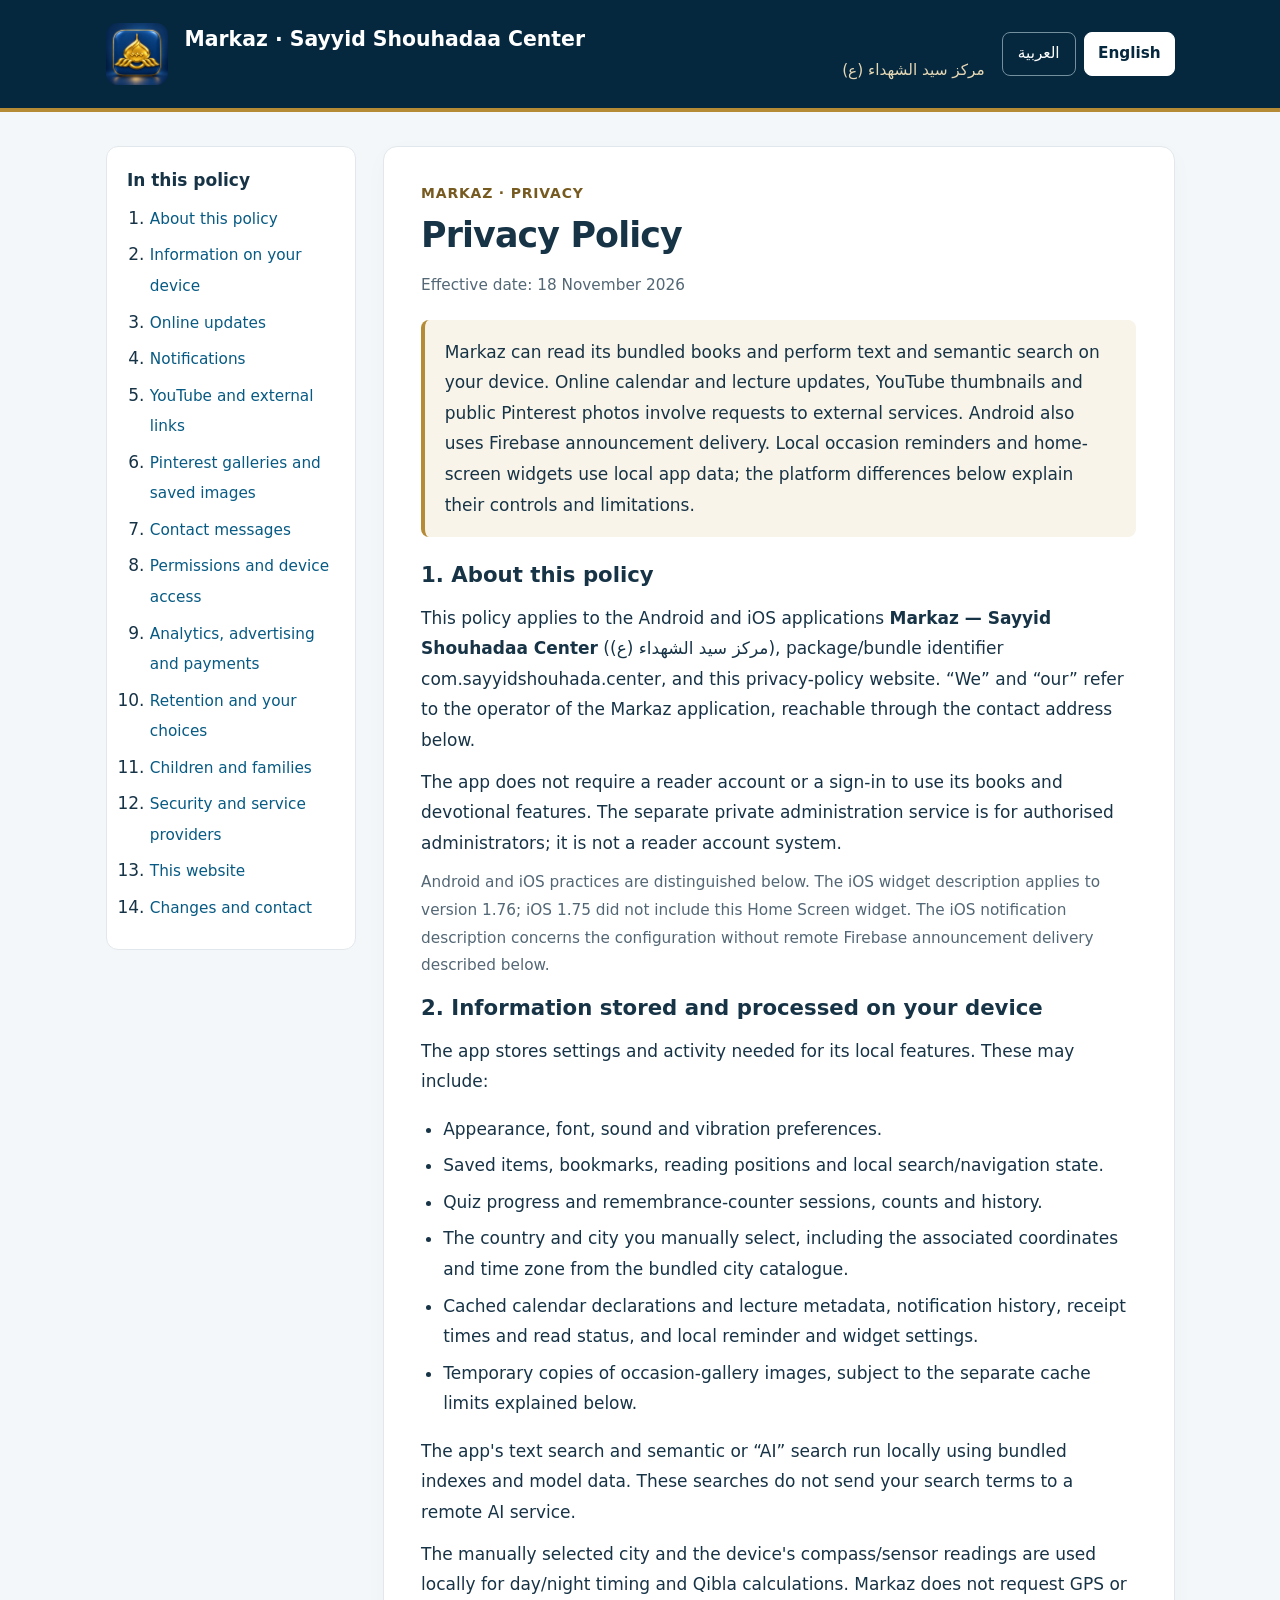
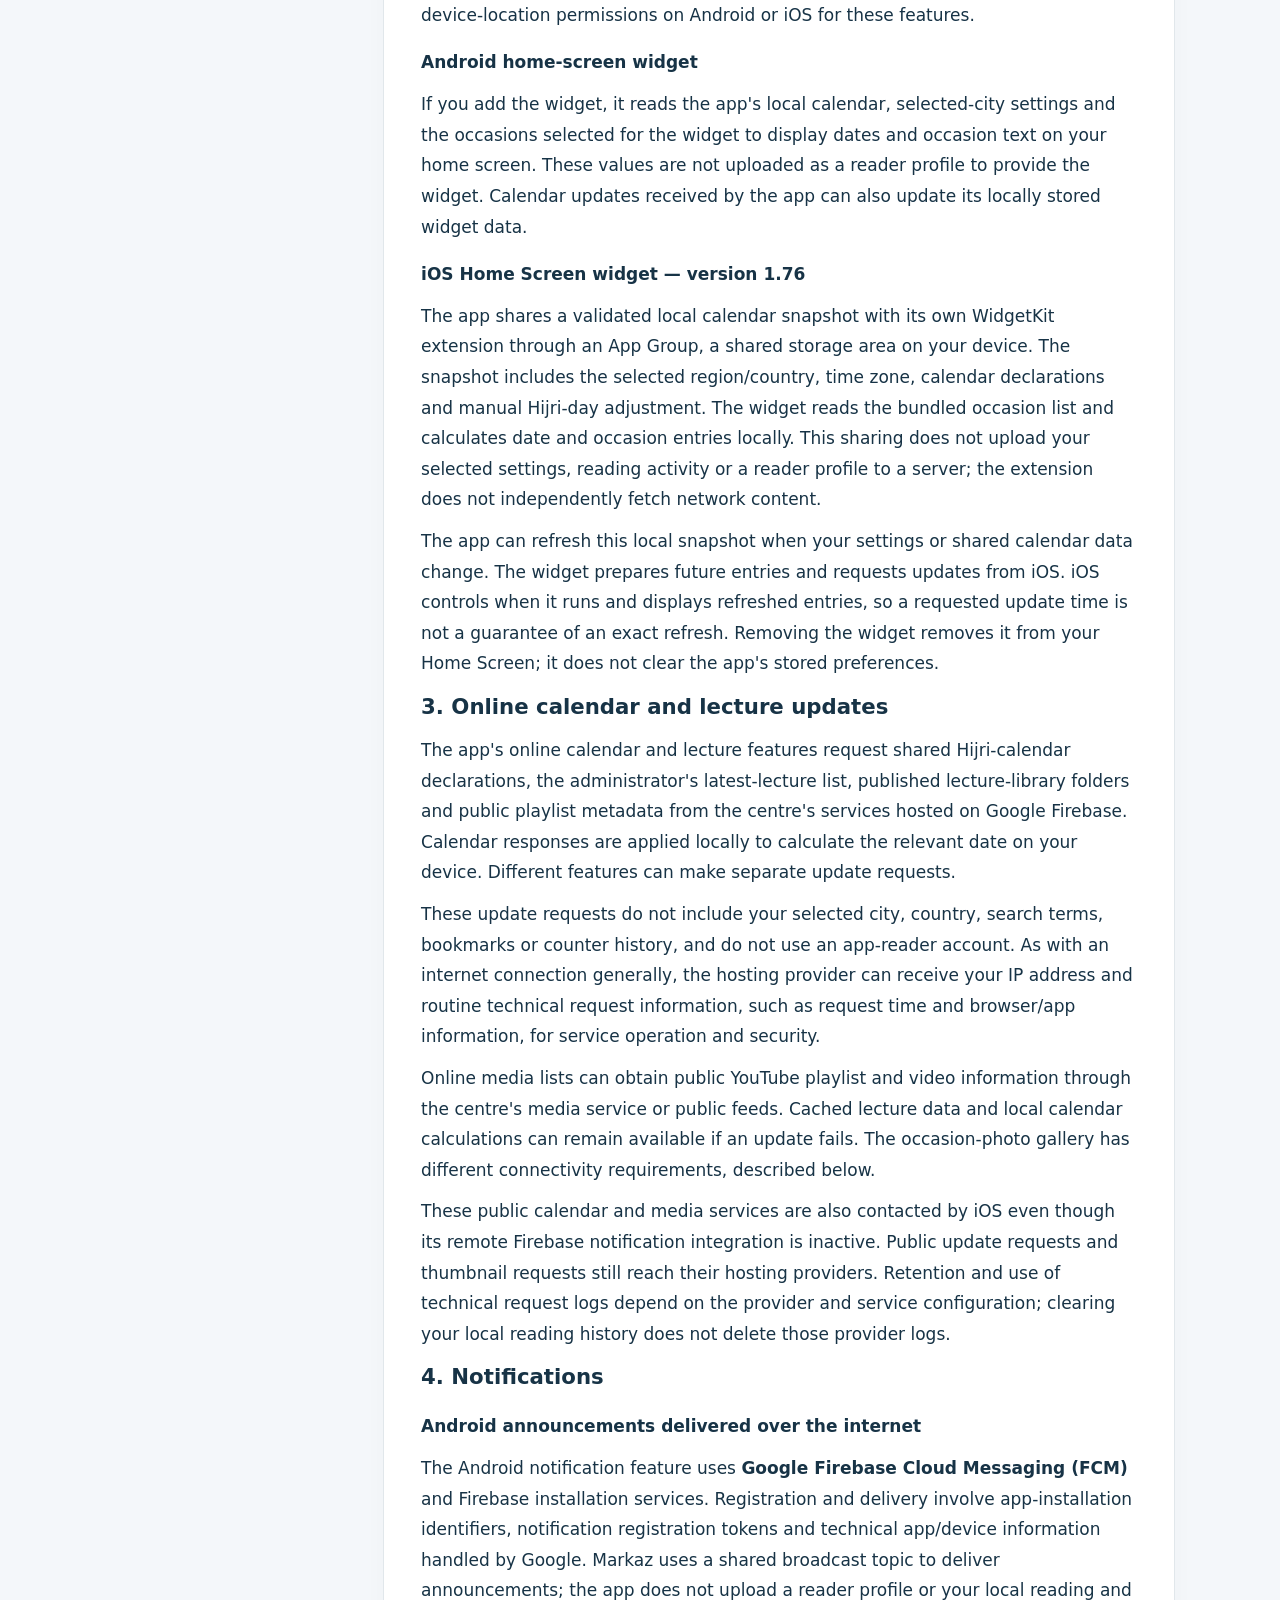
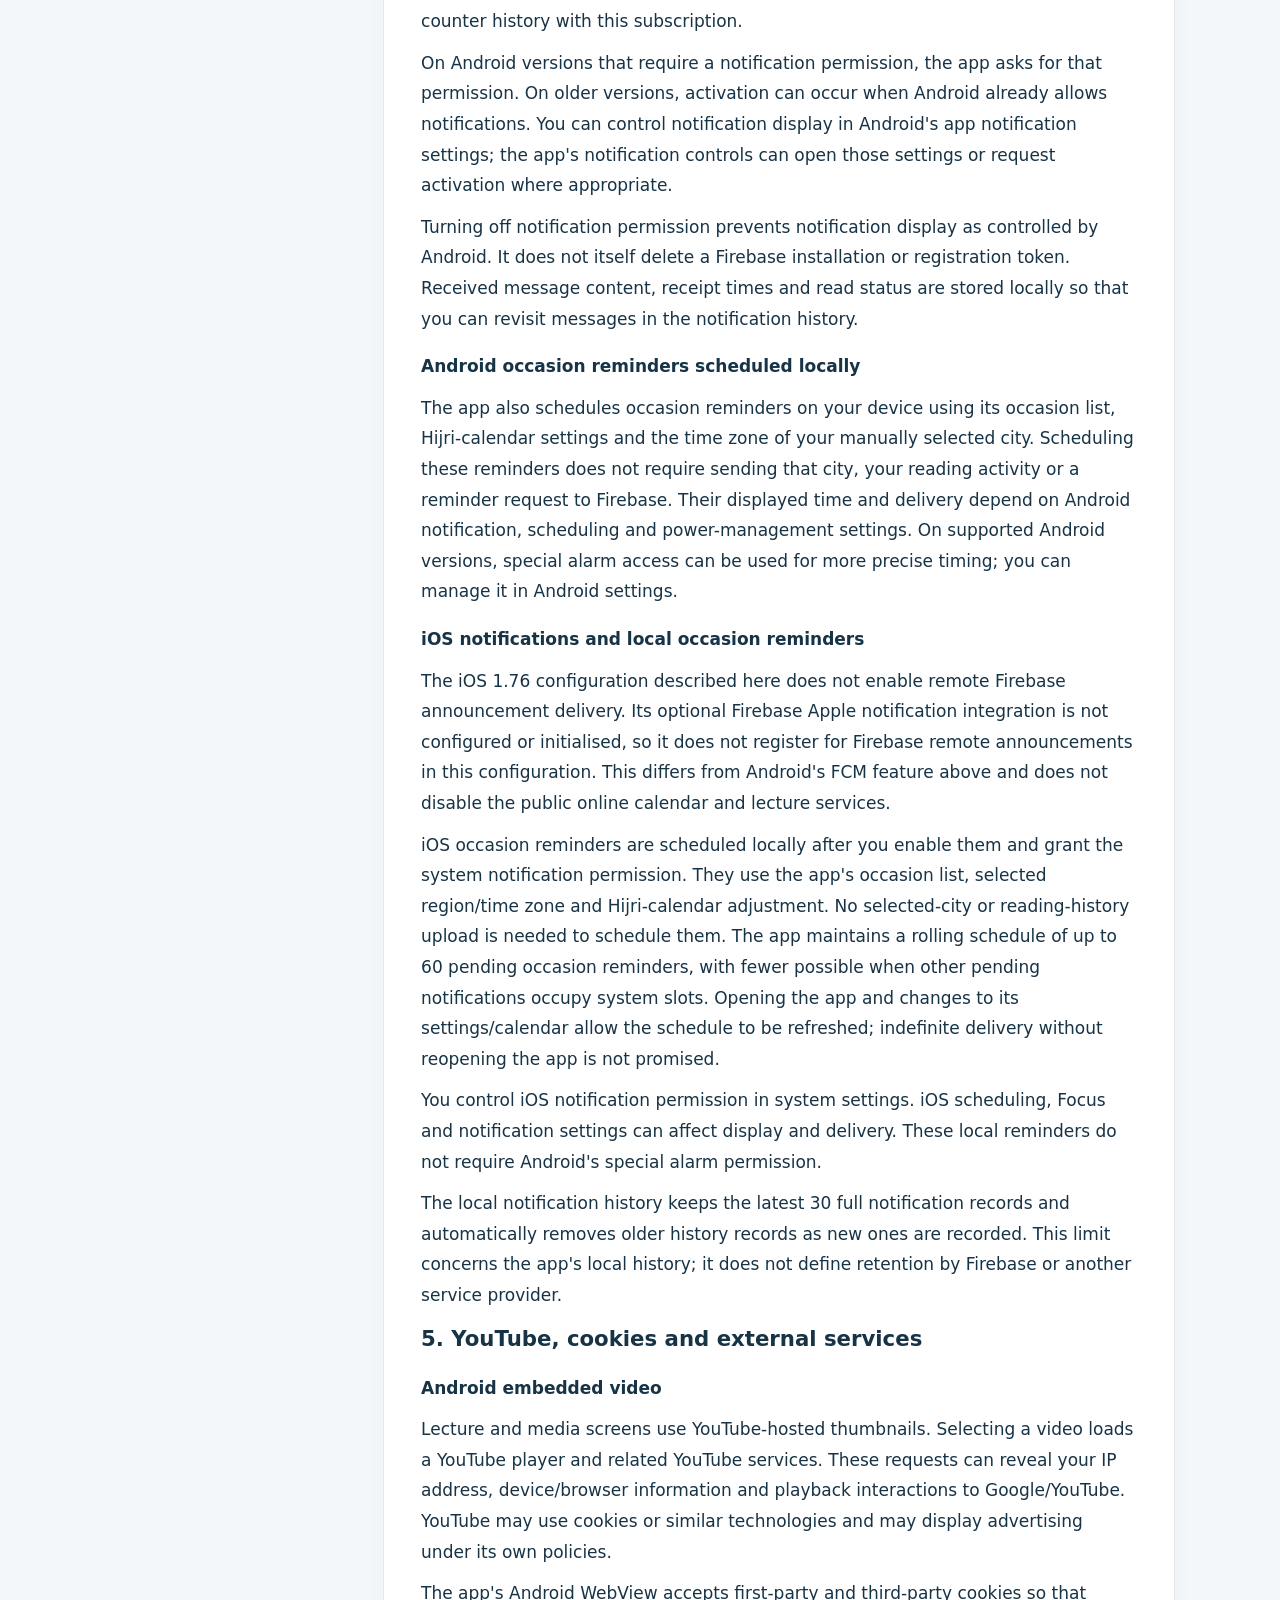
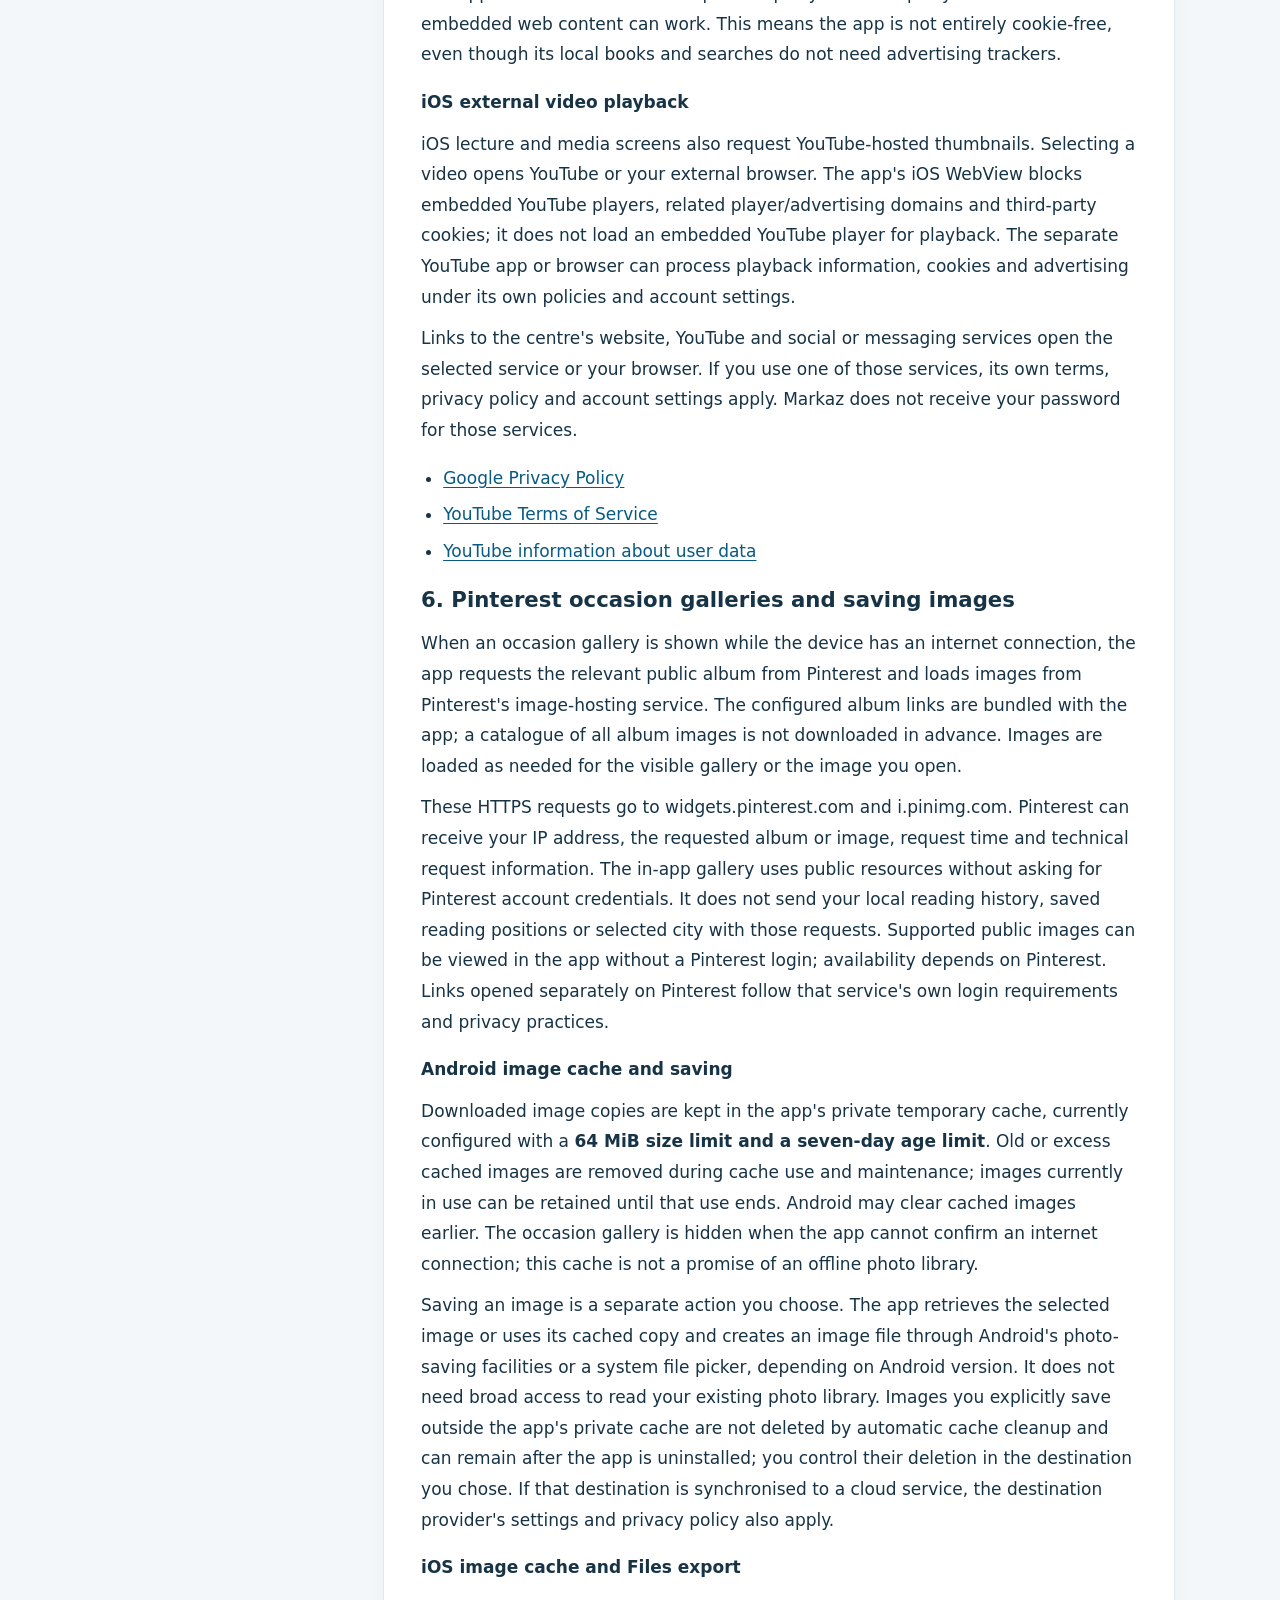
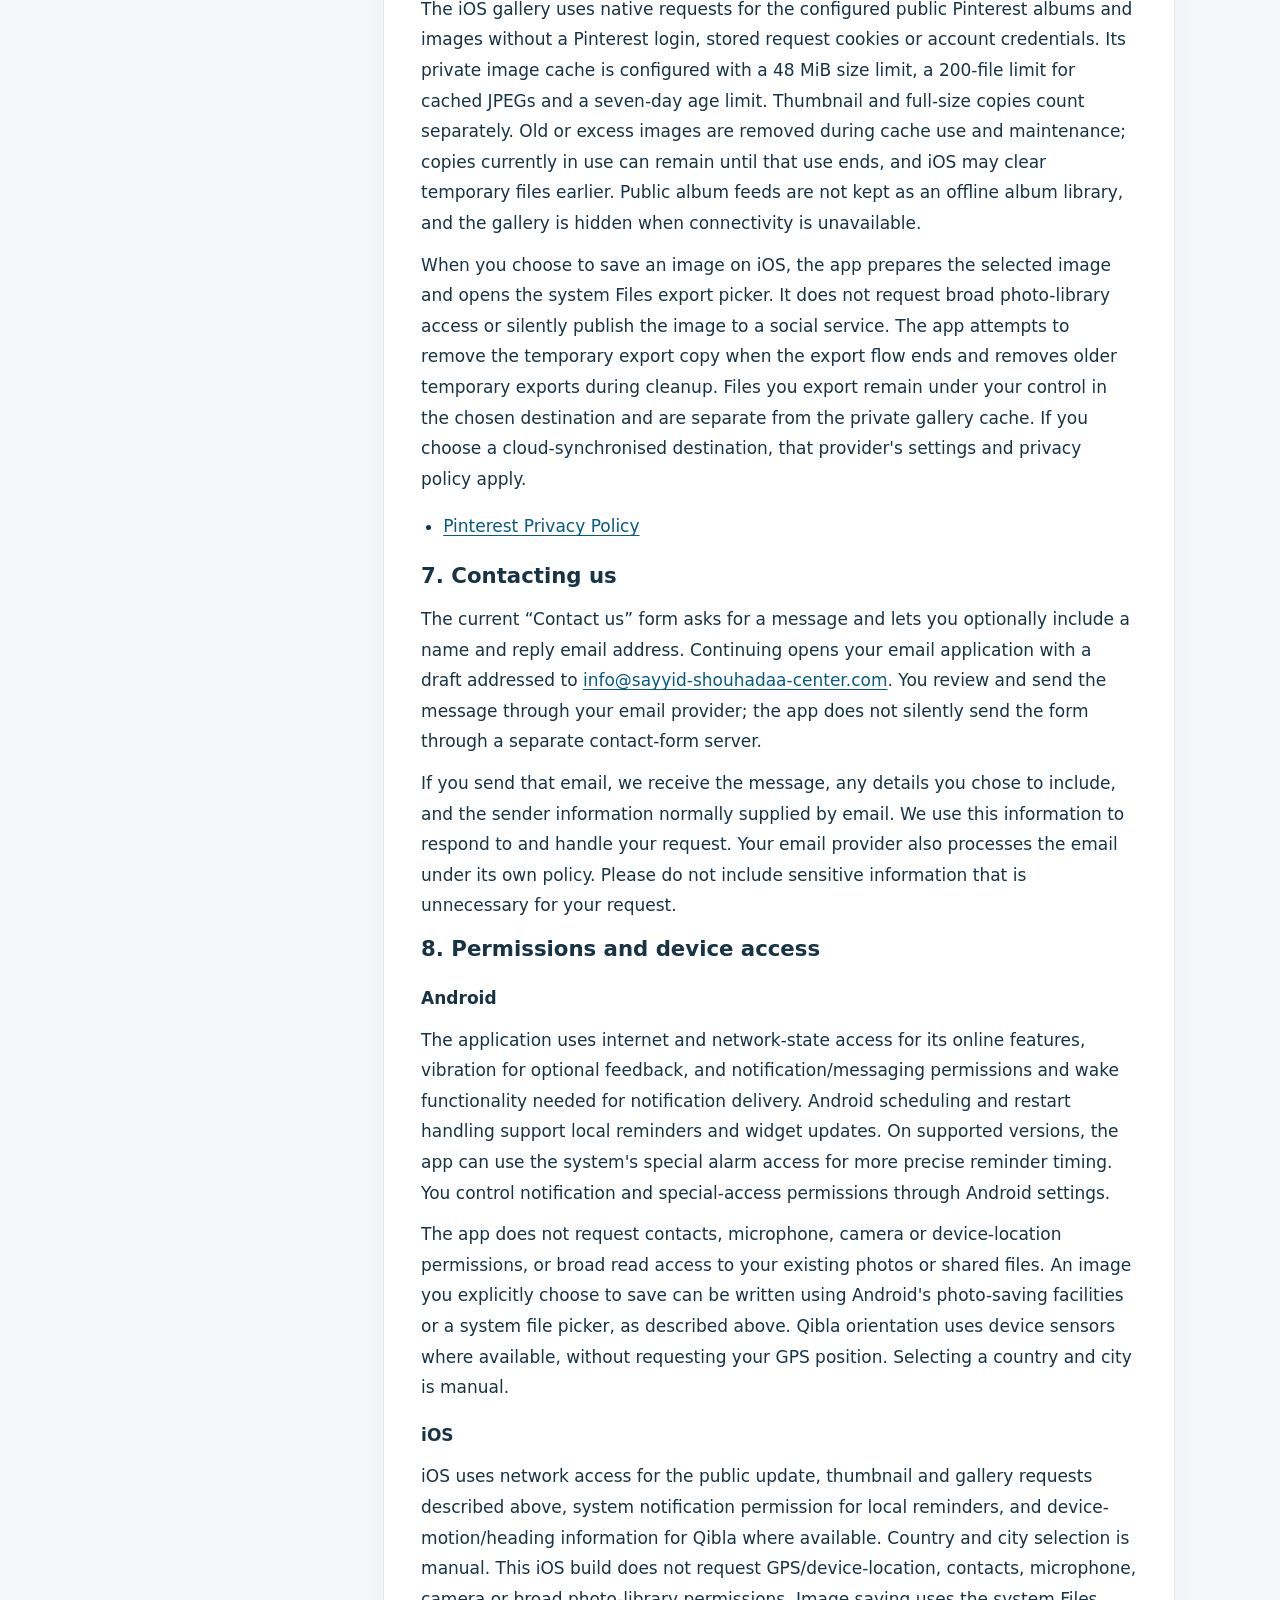
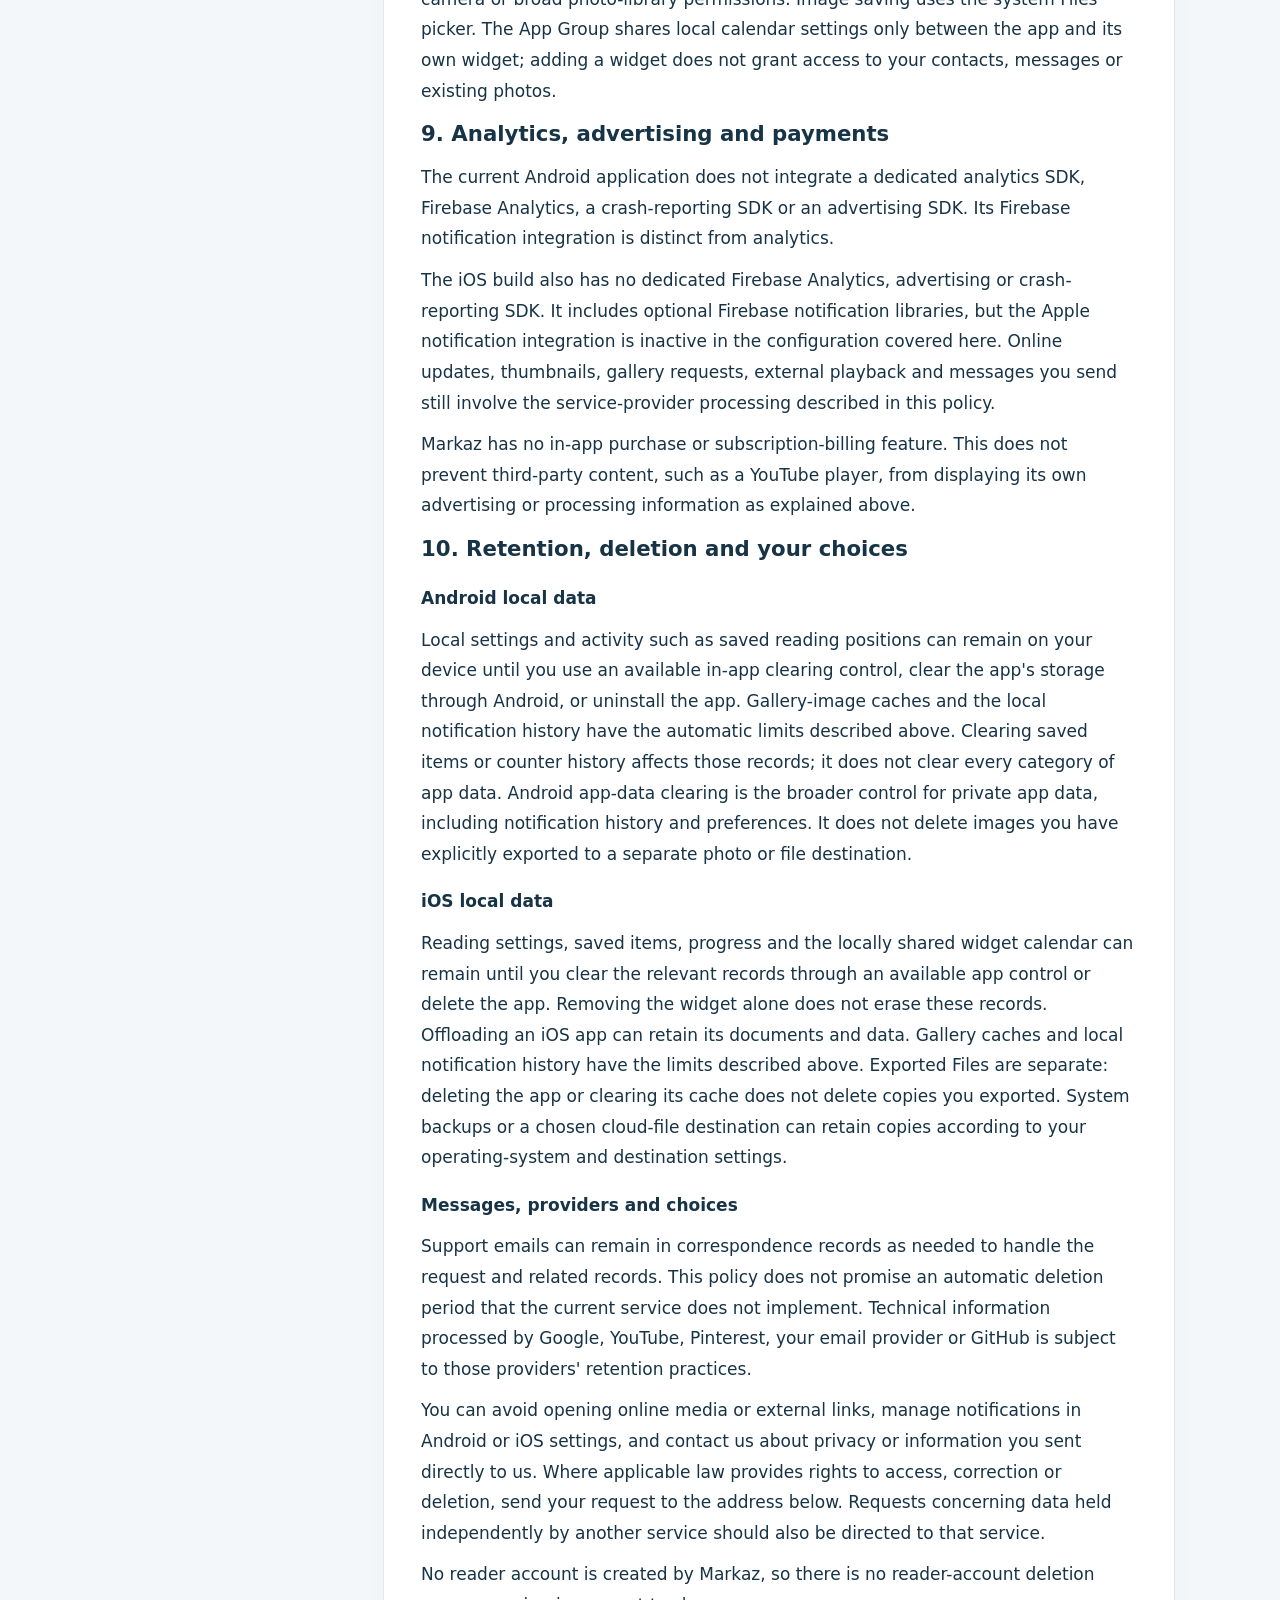
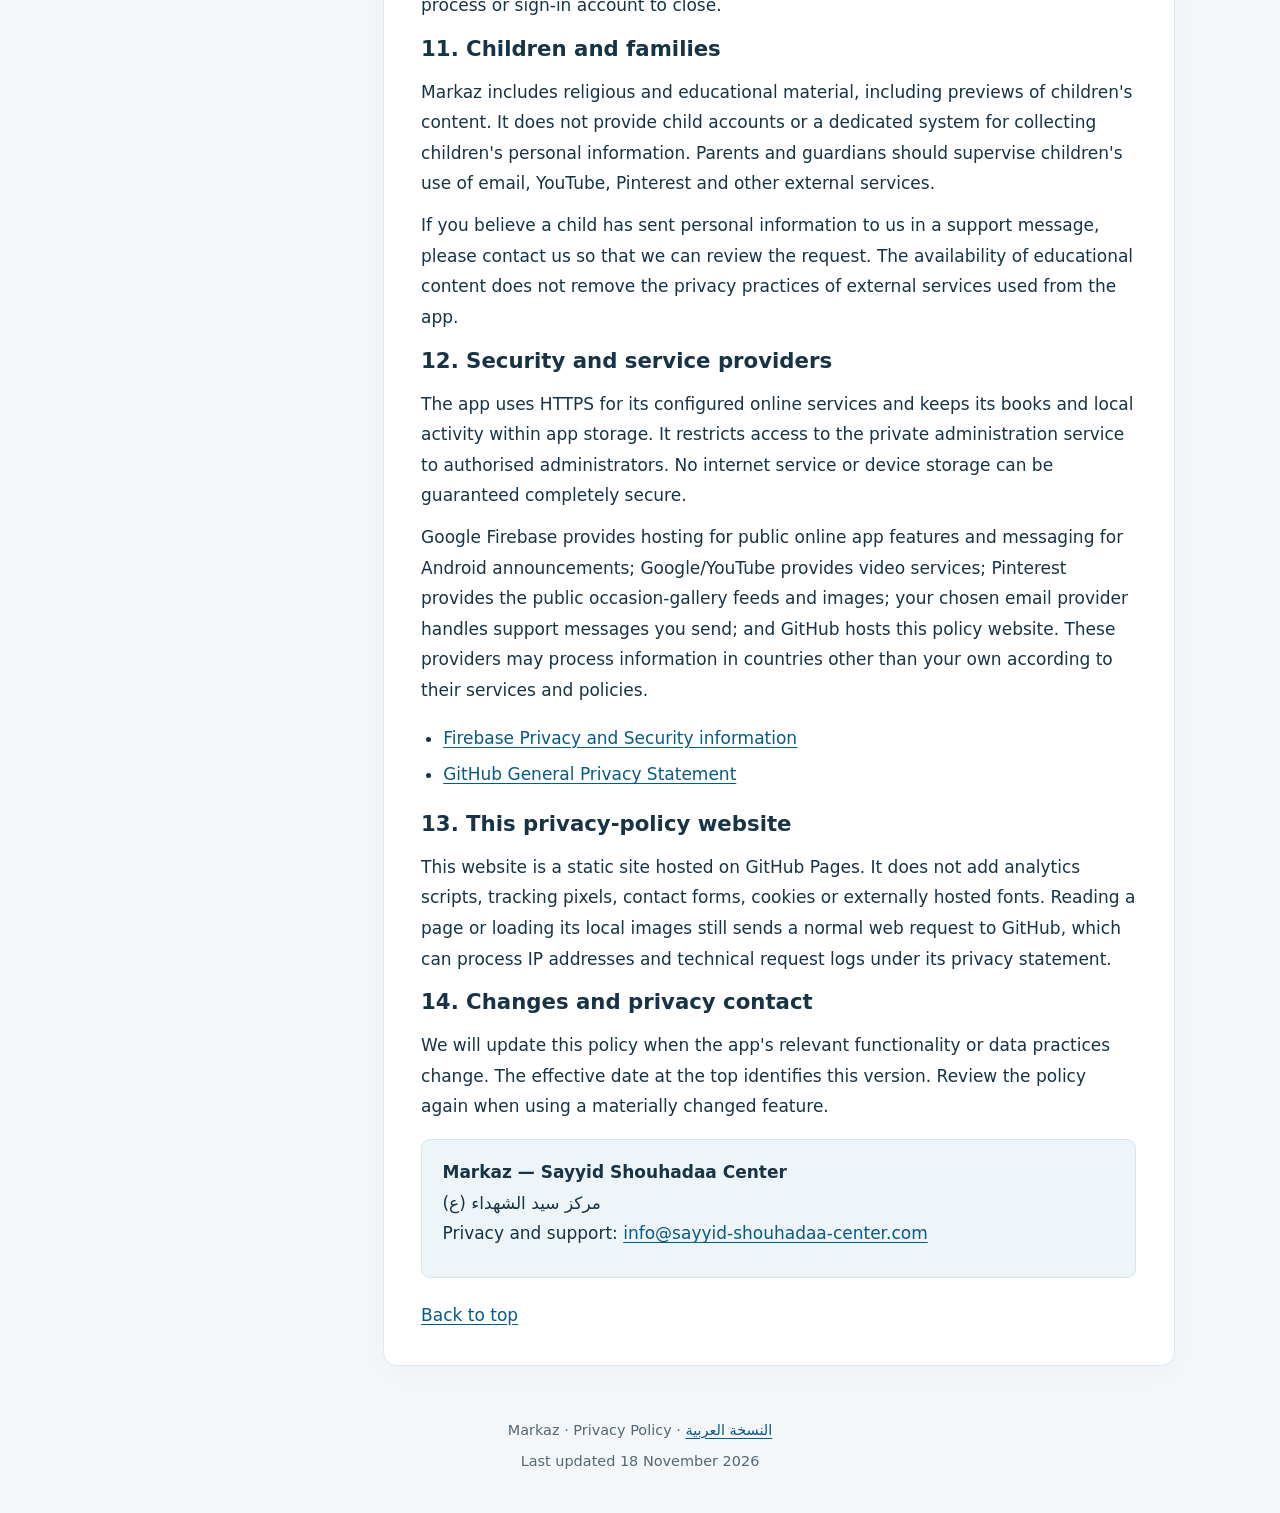
==== commit 2244e3e7: "Document iOS WidgetKit local sharing and platform-specific privacy behavior" ====
--- a/en/index.html
+++ b/en/index.html
@@ -3,7 +3,7 @@
 <head>
   <meta charset="utf-8">
   <meta name="viewport" content="width=device-width,initial-scale=1">
-  <meta name="description" content="Privacy Policy for Markaz — Sayyid Shouhadaa Center. Information about local app data, reminders, the widget, Firebase notifications, YouTube, Pinterest photos and your choices.">
+  <meta name="description" content="Privacy Policy for Markaz — Sayyid Shouhadaa Center. Information about Android and iOS app data, local reminders and widgets, Firebase notifications, YouTube, Pinterest photos and your choices.">
   <meta name="theme-color" content="#06283f">
   <title>Privacy Policy | Markaz — Sayyid Shouhadaa Center</title>
   <link rel="icon" type="image/png" href="../assets/icon.png">
@@ -43,14 +43,14 @@
   <main class="policy" id="policy">
     <p class="eyebrow">MARKAZ · PRIVACY</p>
     <h1>Privacy Policy</h1>
-    <p class="meta">Effective date: <time datetime="2026-11-17">17 November 2026</time></p>
-    <div class="summary"><p>Markaz can read its bundled books and perform text and semantic search on your device. Some features use online services, including shared calendar and lecture updates, Firebase notifications, YouTube and public Pinterest photos. Scheduled occasion reminders and the home-screen widget use local app data. This policy explains the information involved in each case and the controls available to you.</p></div>
+    <p class="meta">Effective date: <time datetime="2026-11-18">18 November 2026</time></p>
+    <div class="summary"><p>Markaz can read its bundled books and perform text and semantic search on your device. Online calendar and lecture updates, YouTube thumbnails and public Pinterest photos involve requests to external services. Android also uses Firebase announcement delivery. Local occasion reminders and home-screen widgets use local app data; the platform differences below explain their controls and limitations.</p></div>
 
     <section id="scope">
       <h2>1. About this policy</h2>
-      <p>This policy applies to the current Android application <strong>Markaz — Sayyid Shouhadaa Center</strong> (<span lang="ar" dir="rtl">مركز سيد الشهداء (ع)</span>), package <span dir="ltr">com.sayyidshouhada.center</span>, and this privacy-policy website. “We” and “our” refer to the operator of the Markaz application, reachable through the contact address below.</p>
+      <p>This policy applies to the Android and iOS applications <strong>Markaz — Sayyid Shouhadaa Center</strong> (<span lang="ar" dir="rtl">مركز سيد الشهداء (ع)</span>), package/bundle identifier <span dir="ltr">com.sayyidshouhada.center</span>, and this privacy-policy website. “We” and “our” refer to the operator of the Markaz application, reachable through the contact address below.</p>
       <p>The app does not require a reader account or a sign-in to use its books and devotional features. The separate private administration service is for authorised administrators; it is not a reader account system.</p>
-      <p class="scope">This policy describes the Android functionality available at the effective date. Any future iOS version will need to be reviewed against its actual permissions, SDKs and services before publication.</p>
+      <p class="scope">Android and iOS practices are distinguished below. The iOS widget description applies to version 1.76; iOS 1.75 did not include this Home Screen widget. The iOS notification description concerns the configuration without remote Firebase announcement delivery described below.</p>
     </section>
 
     <section id="local">
@@ -65,9 +65,12 @@
         <li>Temporary copies of occasion-gallery images, subject to the separate cache limits explained below.</li>
       </ul>
       <p>The app's text search and semantic or “AI” search run locally using bundled indexes and model data. These searches do not send your search terms to a remote AI service.</p>
-      <p>The manually selected city and the device's compass/sensor readings are used locally for day/night timing and Qibla calculations. Markaz does not request GPS or Android location permissions for these features.</p>
-      <h3>Home-screen widget</h3>
+      <p>The manually selected city and the device's compass/sensor readings are used locally for day/night timing and Qibla calculations. Markaz does not request GPS or device-location permissions on Android or iOS for these features.</p>
+      <h3>Android home-screen widget</h3>
       <p>If you add the widget, it reads the app's local calendar, selected-city settings and the occasions selected for the widget to display dates and occasion text on your home screen. These values are not uploaded as a reader profile to provide the widget. Calendar updates received by the app can also update its locally stored widget data.</p>
+      <h3>iOS Home Screen widget — version 1.76</h3>
+      <p>The app shares a validated local calendar snapshot with its own WidgetKit extension through an App Group, a shared storage area on your device. The snapshot includes the selected region/country, time zone, calendar declarations and manual Hijri-day adjustment. The widget reads the bundled occasion list and calculates date and occasion entries locally. This sharing does not upload your selected settings, reading activity or a reader profile to a server; the extension does not independently fetch network content.</p>
+      <p>The app can refresh this local snapshot when your settings or shared calendar data change. The widget prepares future entries and requests updates from iOS. iOS controls when it runs and displays refreshed entries, so a requested update time is not a guarantee of an exact refresh. Removing the widget removes it from your Home Screen; it does not clear the app's stored preferences.</p>
     </section>
 
     <section id="online">
@@ -75,23 +78,31 @@
       <p>The app's online calendar and lecture features request shared Hijri-calendar declarations, the administrator's latest-lecture list, published lecture-library folders and public playlist metadata from the centre's services hosted on Google Firebase. Calendar responses are applied locally to calculate the relevant date on your device. Different features can make separate update requests.</p>
       <p>These update requests do not include your selected city, country, search terms, bookmarks or counter history, and do not use an app-reader account. As with an internet connection generally, the hosting provider can receive your IP address and routine technical request information, such as request time and browser/app information, for service operation and security.</p>
       <p>Online media lists can obtain public YouTube playlist and video information through the centre's media service or public feeds. Cached lecture data and local calendar calculations can remain available if an update fails. The occasion-photo gallery has different connectivity requirements, described below.</p>
+      <p>These public calendar and media services are also contacted by iOS even though its remote Firebase notification integration is inactive. Public update requests and thumbnail requests still reach their hosting providers. Retention and use of technical request logs depend on the provider and service configuration; clearing your local reading history does not delete those provider logs.</p>
     </section>
 
     <section id="notifications">
       <h2>4. Notifications</h2>
-      <h3>Announcements delivered over the internet</h3>
+      <h3>Android announcements delivered over the internet</h3>
       <p>The Android notification feature uses <strong>Google Firebase Cloud Messaging (FCM)</strong> and Firebase installation services. Registration and delivery involve app-installation identifiers, notification registration tokens and technical app/device information handled by Google. Markaz uses a shared broadcast topic to deliver announcements; the app does not upload a reader profile or your local reading and counter history with this subscription.</p>
       <p>On Android versions that require a notification permission, the app asks for that permission. On older versions, activation can occur when Android already allows notifications. You can control notification display in Android's app notification settings; the app's notification controls can open those settings or request activation where appropriate.</p>
       <p>Turning off notification permission prevents notification display as controlled by Android. It does not itself delete a Firebase installation or registration token. Received message content, receipt times and read status are stored locally so that you can revisit messages in the notification history.</p>
-      <h3>Locally scheduled occasion reminders</h3>
+      <h3>Android occasion reminders scheduled locally</h3>
       <p>The app also schedules occasion reminders on your device using its occasion list, Hijri-calendar settings and the time zone of your manually selected city. Scheduling these reminders does not require sending that city, your reading activity or a reminder request to Firebase. Their displayed time and delivery depend on Android notification, scheduling and power-management settings. On supported Android versions, special alarm access can be used for more precise timing; you can manage it in Android settings.</p>
+      <h3>iOS notifications and local occasion reminders</h3>
+      <p>The iOS 1.76 configuration described here does not enable remote Firebase announcement delivery. Its optional Firebase Apple notification integration is not configured or initialised, so it does not register for Firebase remote announcements in this configuration. This differs from Android's FCM feature above and does not disable the public online calendar and lecture services.</p>
+      <p>iOS occasion reminders are scheduled locally after you enable them and grant the system notification permission. They use the app's occasion list, selected region/time zone and Hijri-calendar adjustment. No selected-city or reading-history upload is needed to schedule them. The app maintains a rolling schedule of up to 60 pending occasion reminders, with fewer possible when other pending notifications occupy system slots. Opening the app and changes to its settings/calendar allow the schedule to be refreshed; indefinite delivery without reopening the app is not promised.</p>
+      <p>You control iOS notification permission in system settings. iOS scheduling, Focus and notification settings can affect display and delivery. These local reminders do not require Android's special alarm permission.</p>
       <p>The local notification history keeps the latest 30 full notification records and automatically removes older history records as new ones are recorded. This limit concerns the app's local history; it does not define retention by Firebase or another service provider.</p>
     </section>
 
     <section id="youtube">
       <h2>5. YouTube, cookies and external services</h2>
+      <h3>Android embedded video</h3>
       <p>Lecture and media screens use YouTube-hosted thumbnails. Selecting a video loads a YouTube player and related YouTube services. These requests can reveal your IP address, device/browser information and playback interactions to Google/YouTube. YouTube may use cookies or similar technologies and may display advertising under its own policies.</p>
       <p>The app's Android WebView accepts first-party and third-party cookies so that embedded web content can work. This means the app is not entirely cookie-free, even though its local books and searches do not need advertising trackers.</p>
+      <h3>iOS external video playback</h3>
+      <p>iOS lecture and media screens also request YouTube-hosted thumbnails. Selecting a video opens YouTube or your external browser. The app's iOS WebView blocks embedded YouTube players, related player/advertising domains and third-party cookies; it does not load an embedded YouTube player for playback. The separate YouTube app or browser can process playback information, cookies and advertising under its own policies and account settings.</p>
       <p>Links to the centre's website, YouTube and social or messaging services open the selected service or your browser. If you use one of those services, its own terms, privacy policy and account settings apply. Markaz does not receive your password for those services.</p>
       <ul class="external-list">
         <li><a href="https://policies.google.com/privacy" rel="noopener noreferrer">Google Privacy Policy</a></li>
@@ -104,8 +115,12 @@
       <h2>6. Pinterest occasion galleries and saving images</h2>
       <p>When an occasion gallery is shown while the device has an internet connection, the app requests the relevant public album from Pinterest and loads images from Pinterest's image-hosting service. The configured album links are bundled with the app; a catalogue of all album images is not downloaded in advance. Images are loaded as needed for the visible gallery or the image you open.</p>
       <p>These HTTPS requests go to <span dir="ltr">widgets.pinterest.com</span> and <span dir="ltr">i.pinimg.com</span>. Pinterest can receive your IP address, the requested album or image, request time and technical request information. The in-app gallery uses public resources without asking for Pinterest account credentials. It does not send your local reading history, saved reading positions or selected city with those requests. Supported public images can be viewed in the app without a Pinterest login; availability depends on Pinterest. Links opened separately on Pinterest follow that service's own login requirements and privacy practices.</p>
+      <h3>Android image cache and saving</h3>
       <p>Downloaded image copies are kept in the app's private temporary cache, currently configured with a <strong>64 MiB size limit and a seven-day age limit</strong>. Old or excess cached images are removed during cache use and maintenance; images currently in use can be retained until that use ends. Android may clear cached images earlier. The occasion gallery is hidden when the app cannot confirm an internet connection; this cache is not a promise of an offline photo library.</p>
       <p>Saving an image is a separate action you choose. The app retrieves the selected image or uses its cached copy and creates an image file through Android's photo-saving facilities or a system file picker, depending on Android version. It does not need broad access to read your existing photo library. Images you explicitly save outside the app's private cache are not deleted by automatic cache cleanup and can remain after the app is uninstalled; you control their deletion in the destination you chose. If that destination is synchronised to a cloud service, the destination provider's settings and privacy policy also apply.</p>
+      <h3>iOS image cache and Files export</h3>
+      <p>The iOS gallery uses native requests for the configured public Pinterest albums and images without a Pinterest login, stored request cookies or account credentials. Its private image cache is configured with a 48 MiB size limit, a 200-file limit for cached JPEGs and a seven-day age limit. Thumbnail and full-size copies count separately. Old or excess images are removed during cache use and maintenance; copies currently in use can remain until that use ends, and iOS may clear temporary files earlier. Public album feeds are not kept as an offline album library, and the gallery is hidden when connectivity is unavailable.</p>
+      <p>When you choose to save an image on iOS, the app prepares the selected image and opens the system Files export picker. It does not request broad photo-library access or silently publish the image to a social service. The app attempts to remove the temporary export copy when the export flow ends and removes older temporary exports during cleanup. Files you export remain under your control in the chosen destination and are separate from the private gallery cache. If you choose a cloud-synchronised destination, that provider's settings and privacy policy apply.</p>
       <ul class="external-list"><li><a href="https://policy.pinterest.com/en/privacy-policy" rel="noopener noreferrer">Pinterest Privacy Policy</a></li></ul>
     </section>
 
@@ -116,22 +131,30 @@
     </section>
 
     <section id="permissions">
-      <h2>8. Android permissions and device access</h2>
+      <h2>8. Permissions and device access</h2>
+      <h3>Android</h3>
       <p>The application uses internet and network-state access for its online features, vibration for optional feedback, and notification/messaging permissions and wake functionality needed for notification delivery. Android scheduling and restart handling support local reminders and widget updates. On supported versions, the app can use the system's special alarm access for more precise reminder timing. You control notification and special-access permissions through Android settings.</p>
       <p>The app does not request contacts, microphone, camera or device-location permissions, or broad read access to your existing photos or shared files. An image you explicitly choose to save can be written using Android's photo-saving facilities or a system file picker, as described above. Qibla orientation uses device sensors where available, without requesting your GPS position. Selecting a country and city is manual.</p>
+      <h3>iOS</h3>
+      <p>iOS uses network access for the public update, thumbnail and gallery requests described above, system notification permission for local reminders, and device-motion/heading information for Qibla where available. Country and city selection is manual. This iOS build does not request GPS/device-location, contacts, microphone, camera or broad photo-library permissions. Image saving uses the system Files picker. The App Group shares local calendar settings only between the app and its own widget; adding a widget does not grant access to your contacts, messages or existing photos.</p>
     </section>
 
     <section id="analytics">
       <h2>9. Analytics, advertising and payments</h2>
-      <p>The current Markaz application does not integrate a dedicated analytics SDK, Firebase Analytics, a crash-reporting SDK or an advertising SDK. Its Firebase notification integration is distinct from analytics.</p>
+      <p>The current Android application does not integrate a dedicated analytics SDK, Firebase Analytics, a crash-reporting SDK or an advertising SDK. Its Firebase notification integration is distinct from analytics.</p>
+      <p>The iOS build also has no dedicated Firebase Analytics, advertising or crash-reporting SDK. It includes optional Firebase notification libraries, but the Apple notification integration is inactive in the configuration covered here. Online updates, thumbnails, gallery requests, external playback and messages you send still involve the service-provider processing described in this policy.</p>
       <p>Markaz has no in-app purchase or subscription-billing feature. This does not prevent third-party content, such as a YouTube player, from displaying its own advertising or processing information as explained above.</p>
     </section>
 
     <section id="retention">
       <h2>10. Retention, deletion and your choices</h2>
+      <h3>Android local data</h3>
       <p>Local settings and activity such as saved reading positions can remain on your device until you use an available in-app clearing control, clear the app's storage through Android, or uninstall the app. Gallery-image caches and the local notification history have the automatic limits described above. Clearing saved items or counter history affects those records; it does not clear every category of app data. Android app-data clearing is the broader control for private app data, including notification history and preferences. It does not delete images you have explicitly exported to a separate photo or file destination.</p>
+      <h3>iOS local data</h3>
+      <p>Reading settings, saved items, progress and the locally shared widget calendar can remain until you clear the relevant records through an available app control or delete the app. Removing the widget alone does not erase these records. Offloading an iOS app can retain its documents and data. Gallery caches and local notification history have the limits described above. Exported Files are separate: deleting the app or clearing its cache does not delete copies you exported. System backups or a chosen cloud-file destination can retain copies according to your operating-system and destination settings.</p>
+      <h3>Messages, providers and choices</h3>
       <p>Support emails can remain in correspondence records as needed to handle the request and related records. This policy does not promise an automatic deletion period that the current service does not implement. Technical information processed by Google, YouTube, Pinterest, your email provider or GitHub is subject to those providers' retention practices.</p>
-      <p>You can avoid opening online media or external links, manage notifications in Android settings, and contact us about privacy or information you sent directly to us. Where applicable law provides rights to access, correction or deletion, send your request to the address below. Requests concerning data held independently by another service should also be directed to that service.</p>
+      <p>You can avoid opening online media or external links, manage notifications in Android or iOS settings, and contact us about privacy or information you sent directly to us. Where applicable law provides rights to access, correction or deletion, send your request to the address below. Requests concerning data held independently by another service should also be directed to that service.</p>
       <p>No reader account is created by Markaz, so there is no reader-account deletion process or sign-in account to close.</p>
     </section>
 
@@ -144,7 +167,7 @@
     <section id="security">
       <h2>12. Security and service providers</h2>
       <p>The app uses HTTPS for its configured online services and keeps its books and local activity within app storage. It restricts access to the private administration service to authorised administrators. No internet service or device storage can be guaranteed completely secure.</p>
-      <p>Google Firebase provides hosting and messaging used by online app features; Google/YouTube provides video services; Pinterest provides the public occasion-gallery feeds and images; your chosen email provider handles support messages you send; and GitHub hosts this policy website. These providers may process information in countries other than your own according to their services and policies.</p>
+      <p>Google Firebase provides hosting for public online app features and messaging for Android announcements; Google/YouTube provides video services; Pinterest provides the public occasion-gallery feeds and images; your chosen email provider handles support messages you send; and GitHub hosts this policy website. These providers may process information in countries other than your own according to their services and policies.</p>
       <ul class="external-list">
         <li><a href="https://firebase.google.com/support/privacy" rel="noopener noreferrer">Firebase Privacy and Security information</a></li>
         <li><a href="https://docs.github.com/en/site-policy/privacy-policies/github-general-privacy-statement" rel="noopener noreferrer">GitHub General Privacy Statement</a></li>
@@ -164,7 +187,7 @@
     <a class="back-top" href="#top">Back to top</a>
   </main>
 </div>
-<footer class="footer"><p>Markaz · Privacy Policy · <a href="../" lang="ar" dir="rtl">النسخة العربية</a></p><p>Last updated <time datetime="2026-11-17">17 November 2026</time></p></footer>
+<footer class="footer"><p>Markaz · Privacy Policy · <a href="../" lang="ar" dir="rtl">النسخة العربية</a></p><p>Last updated <time datetime="2026-11-18">18 November 2026</time></p></footer>
 </body>
 </html>
 
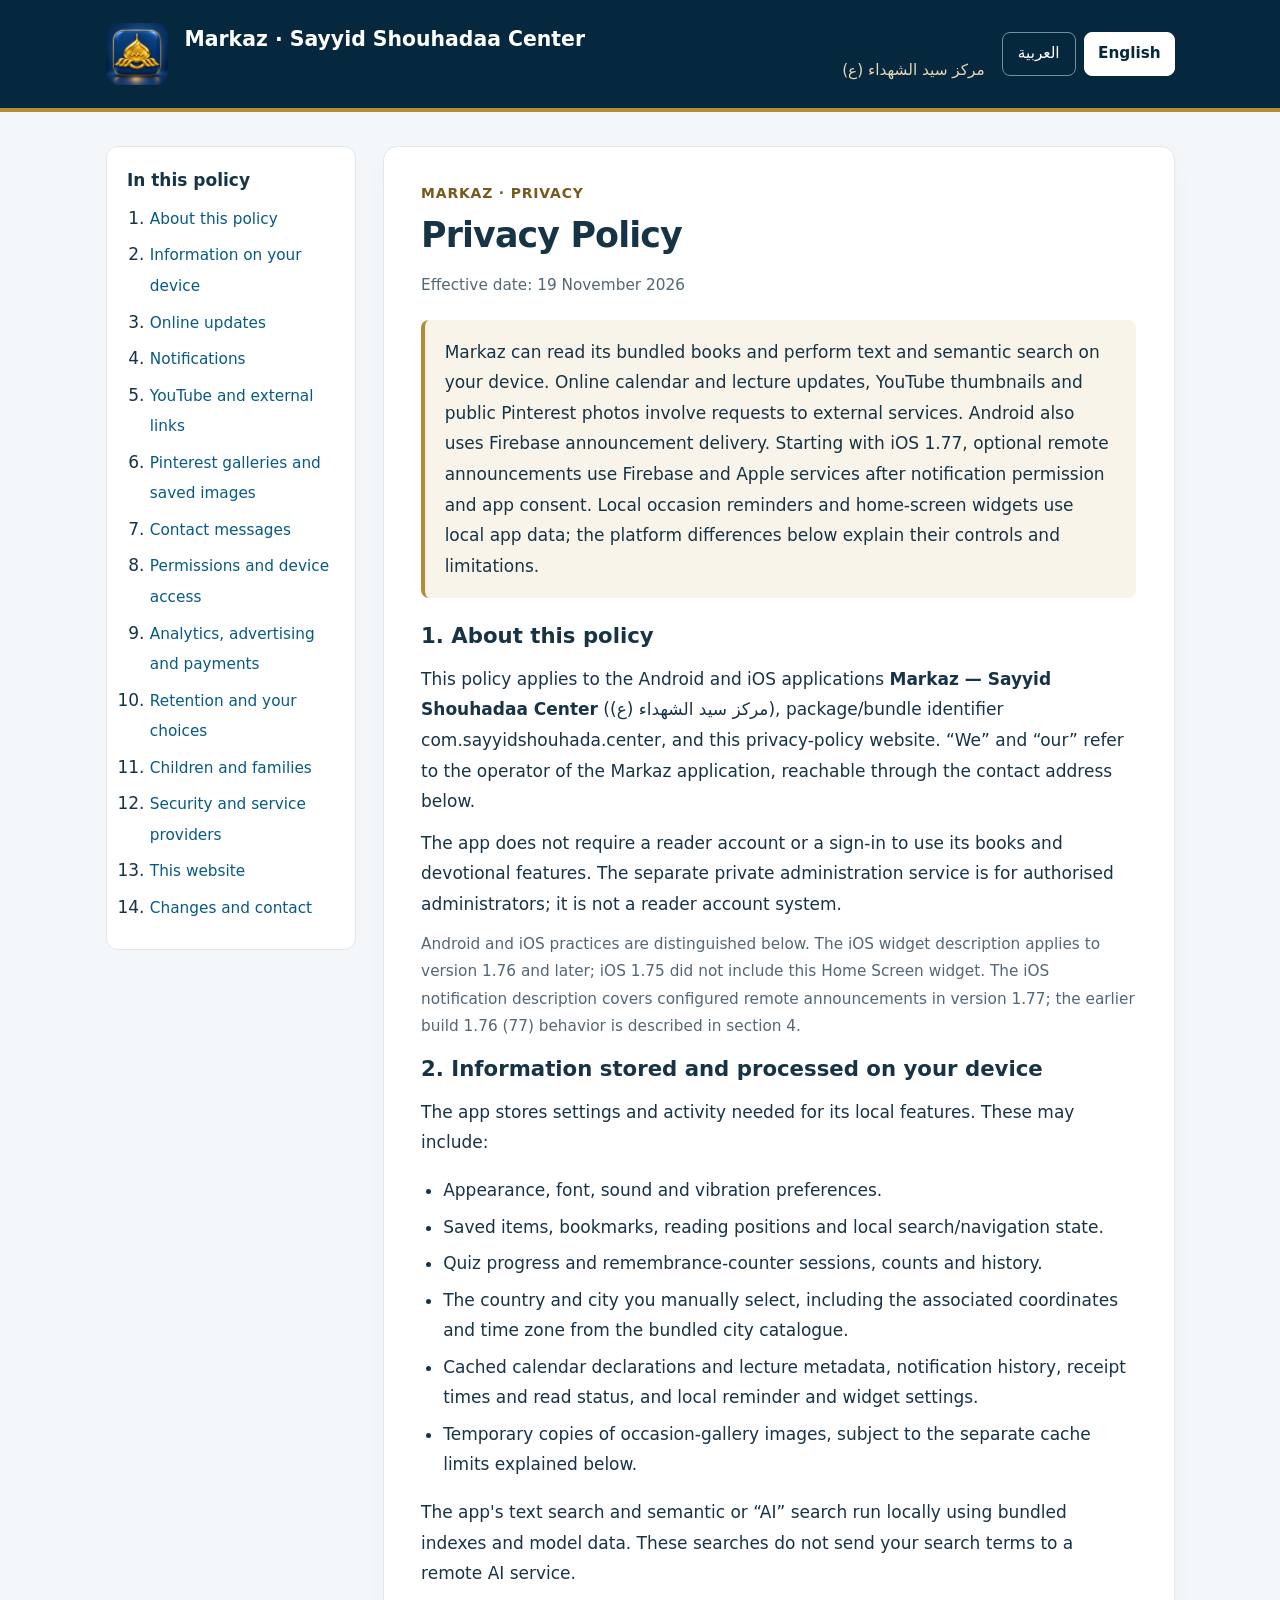
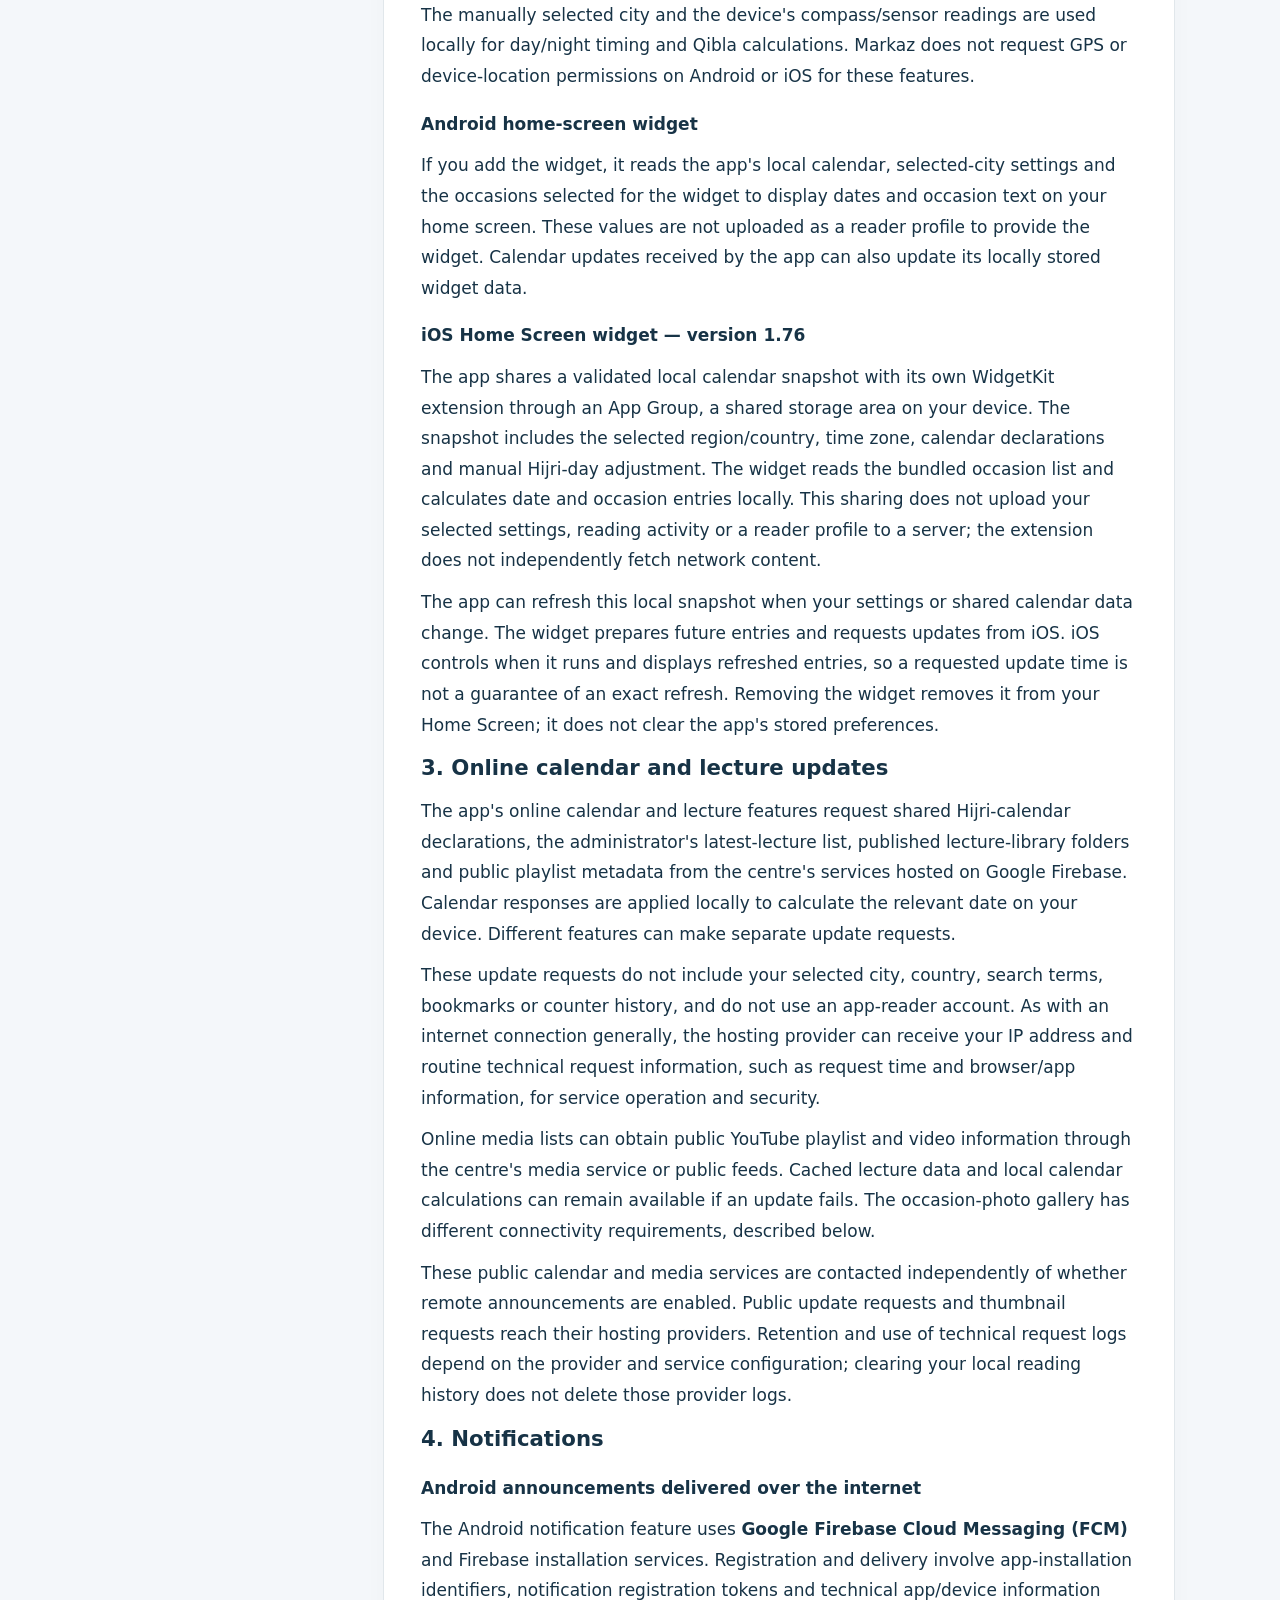
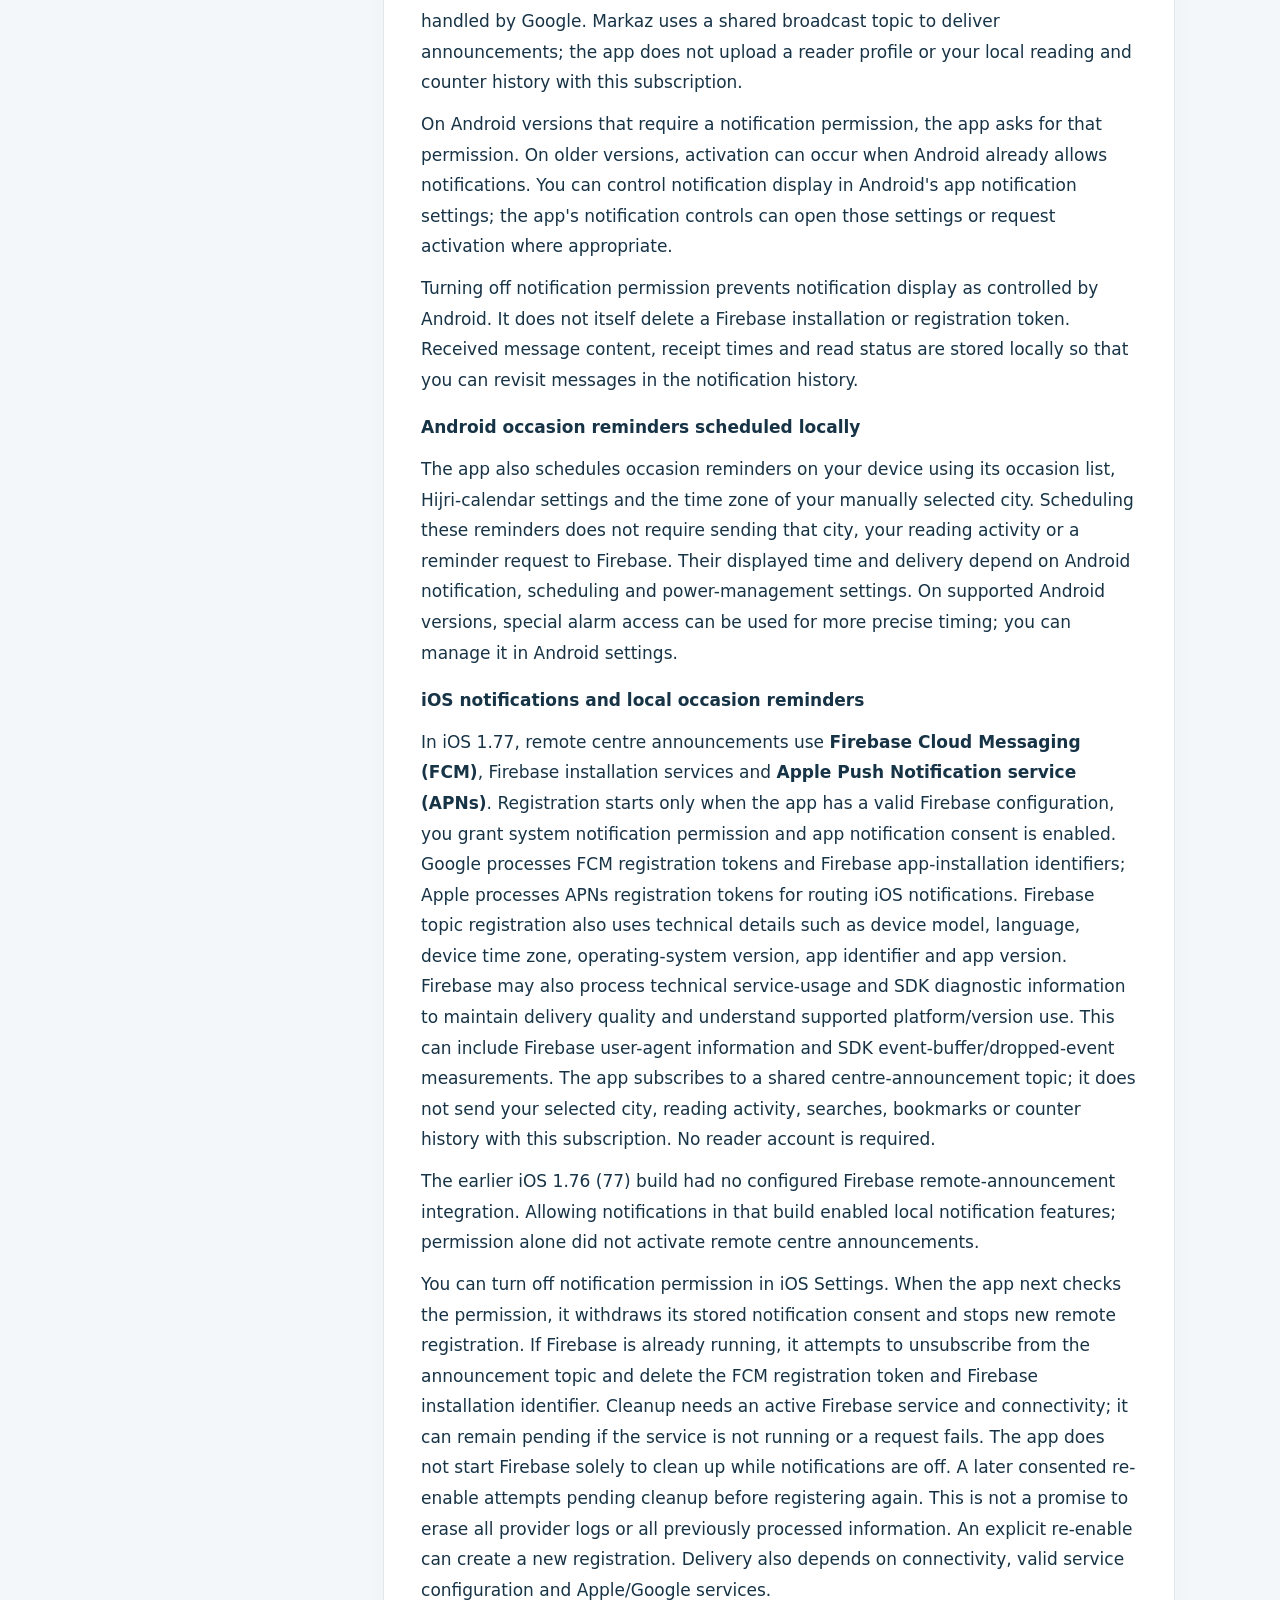
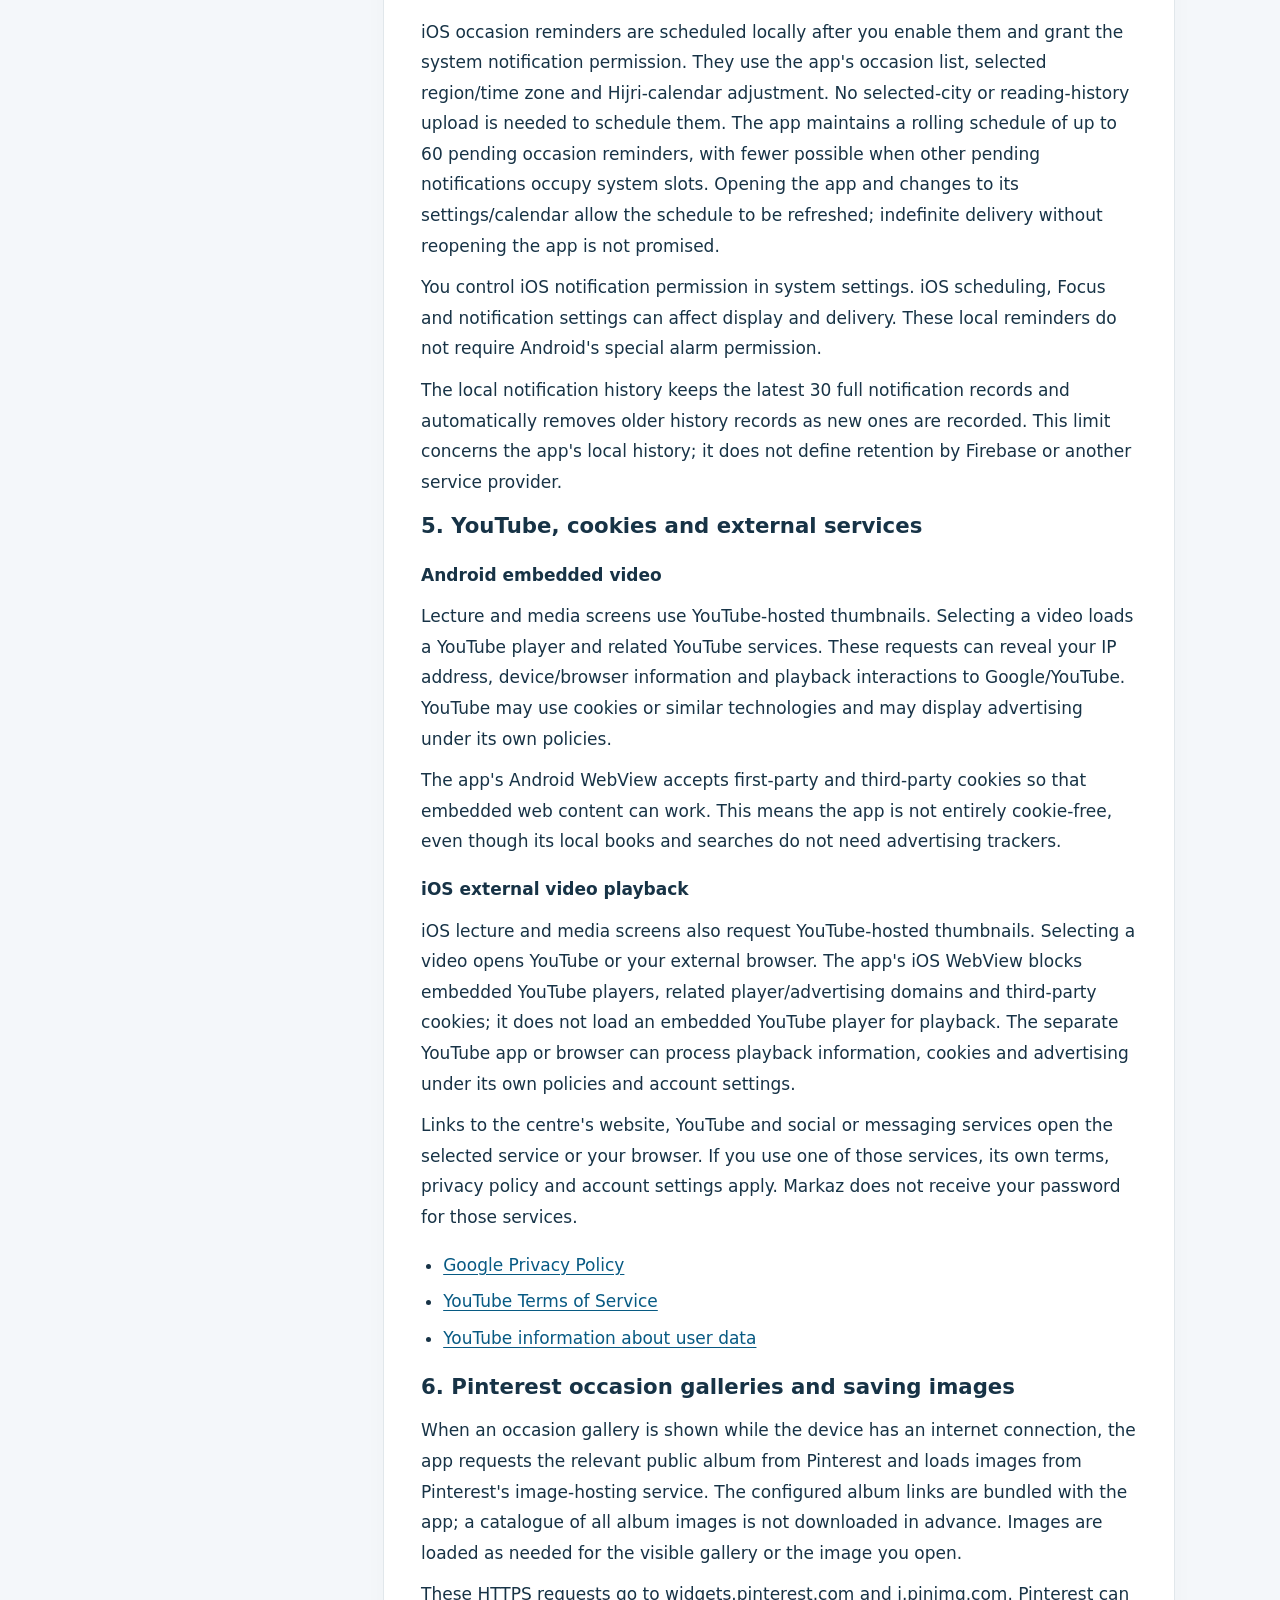
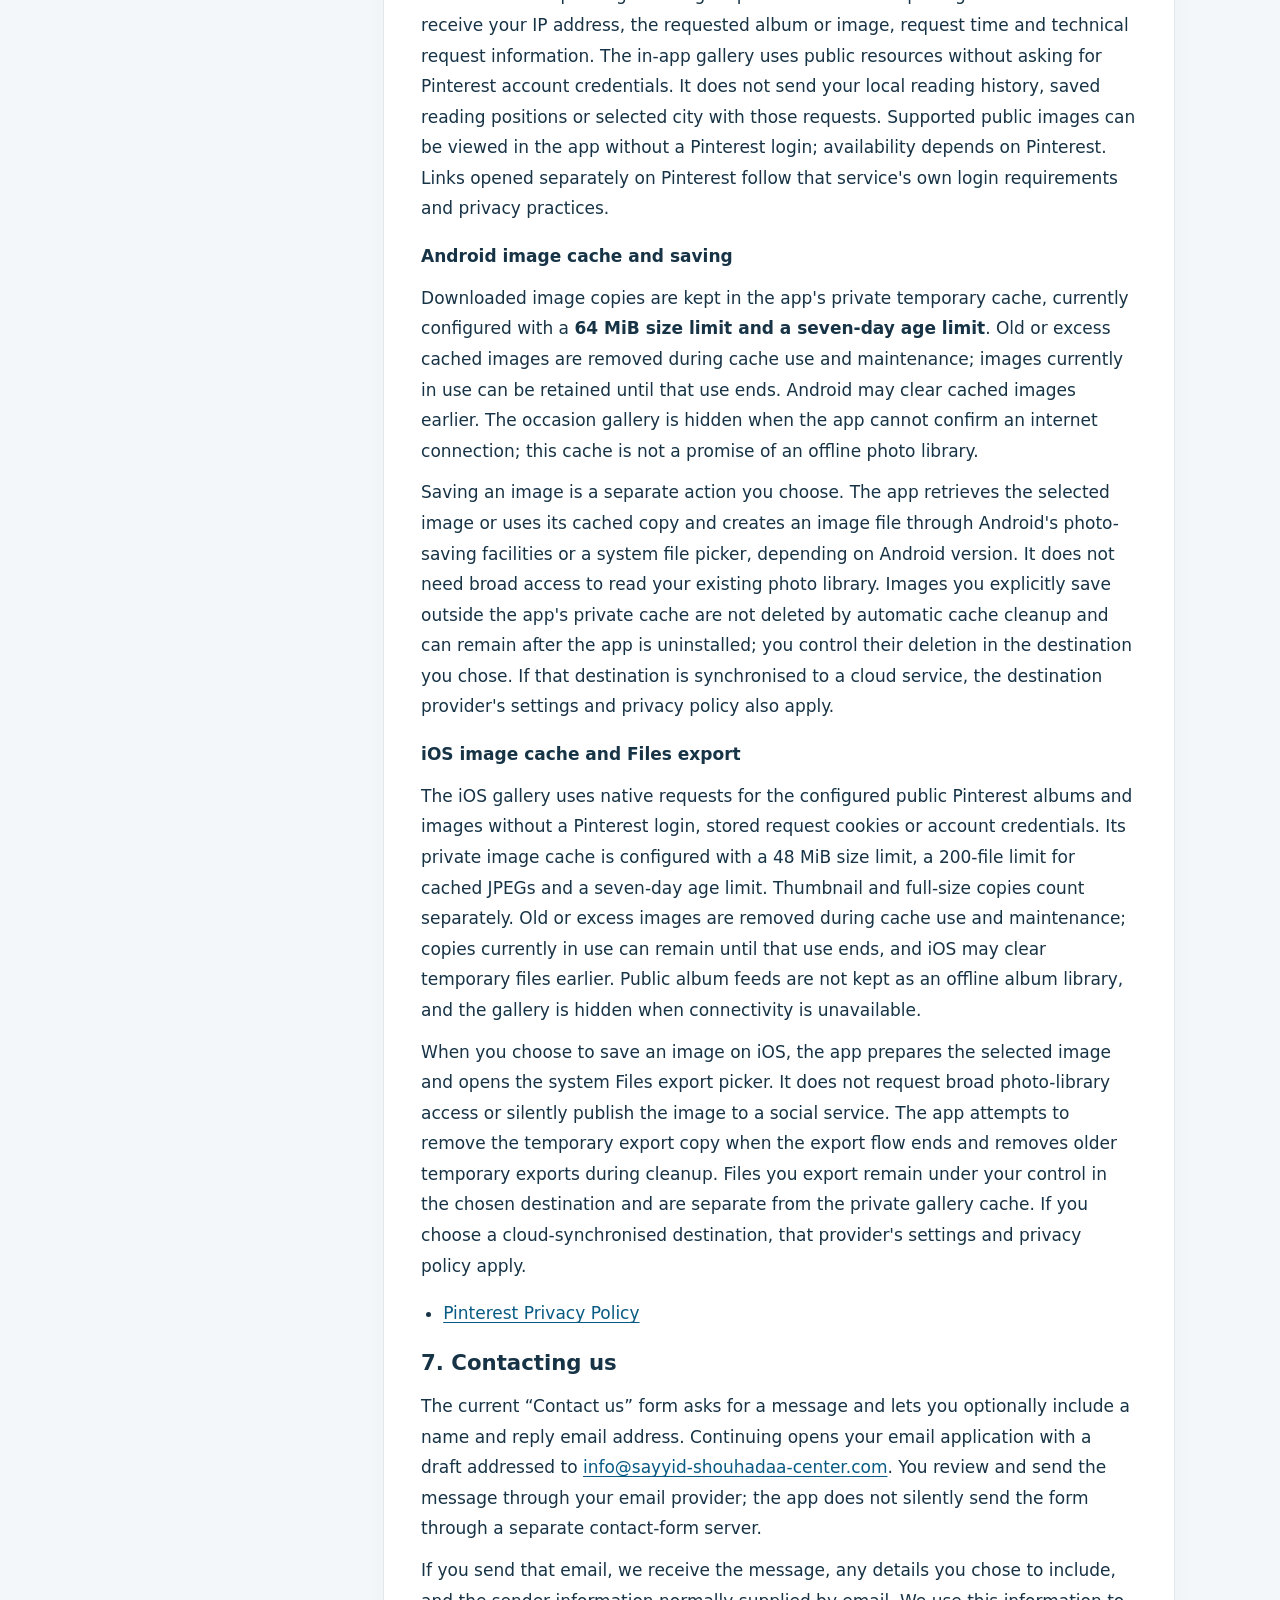
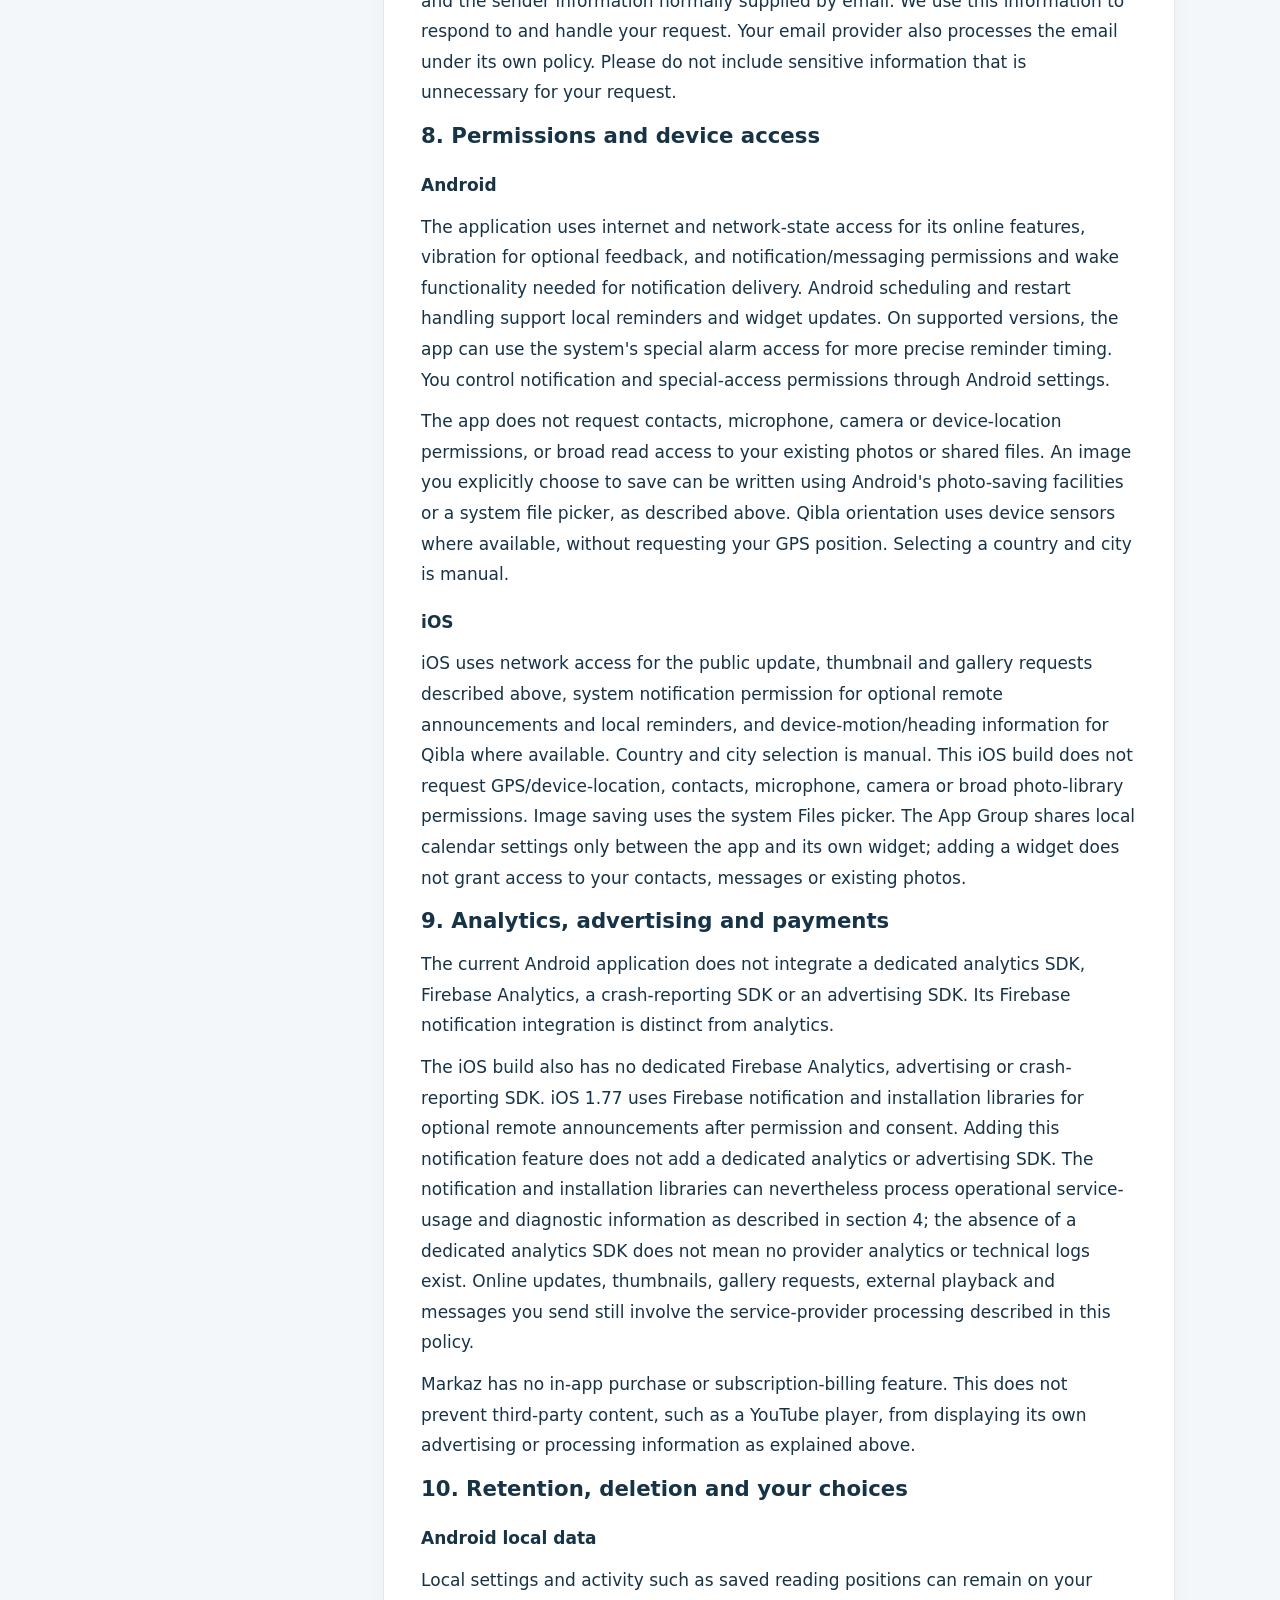
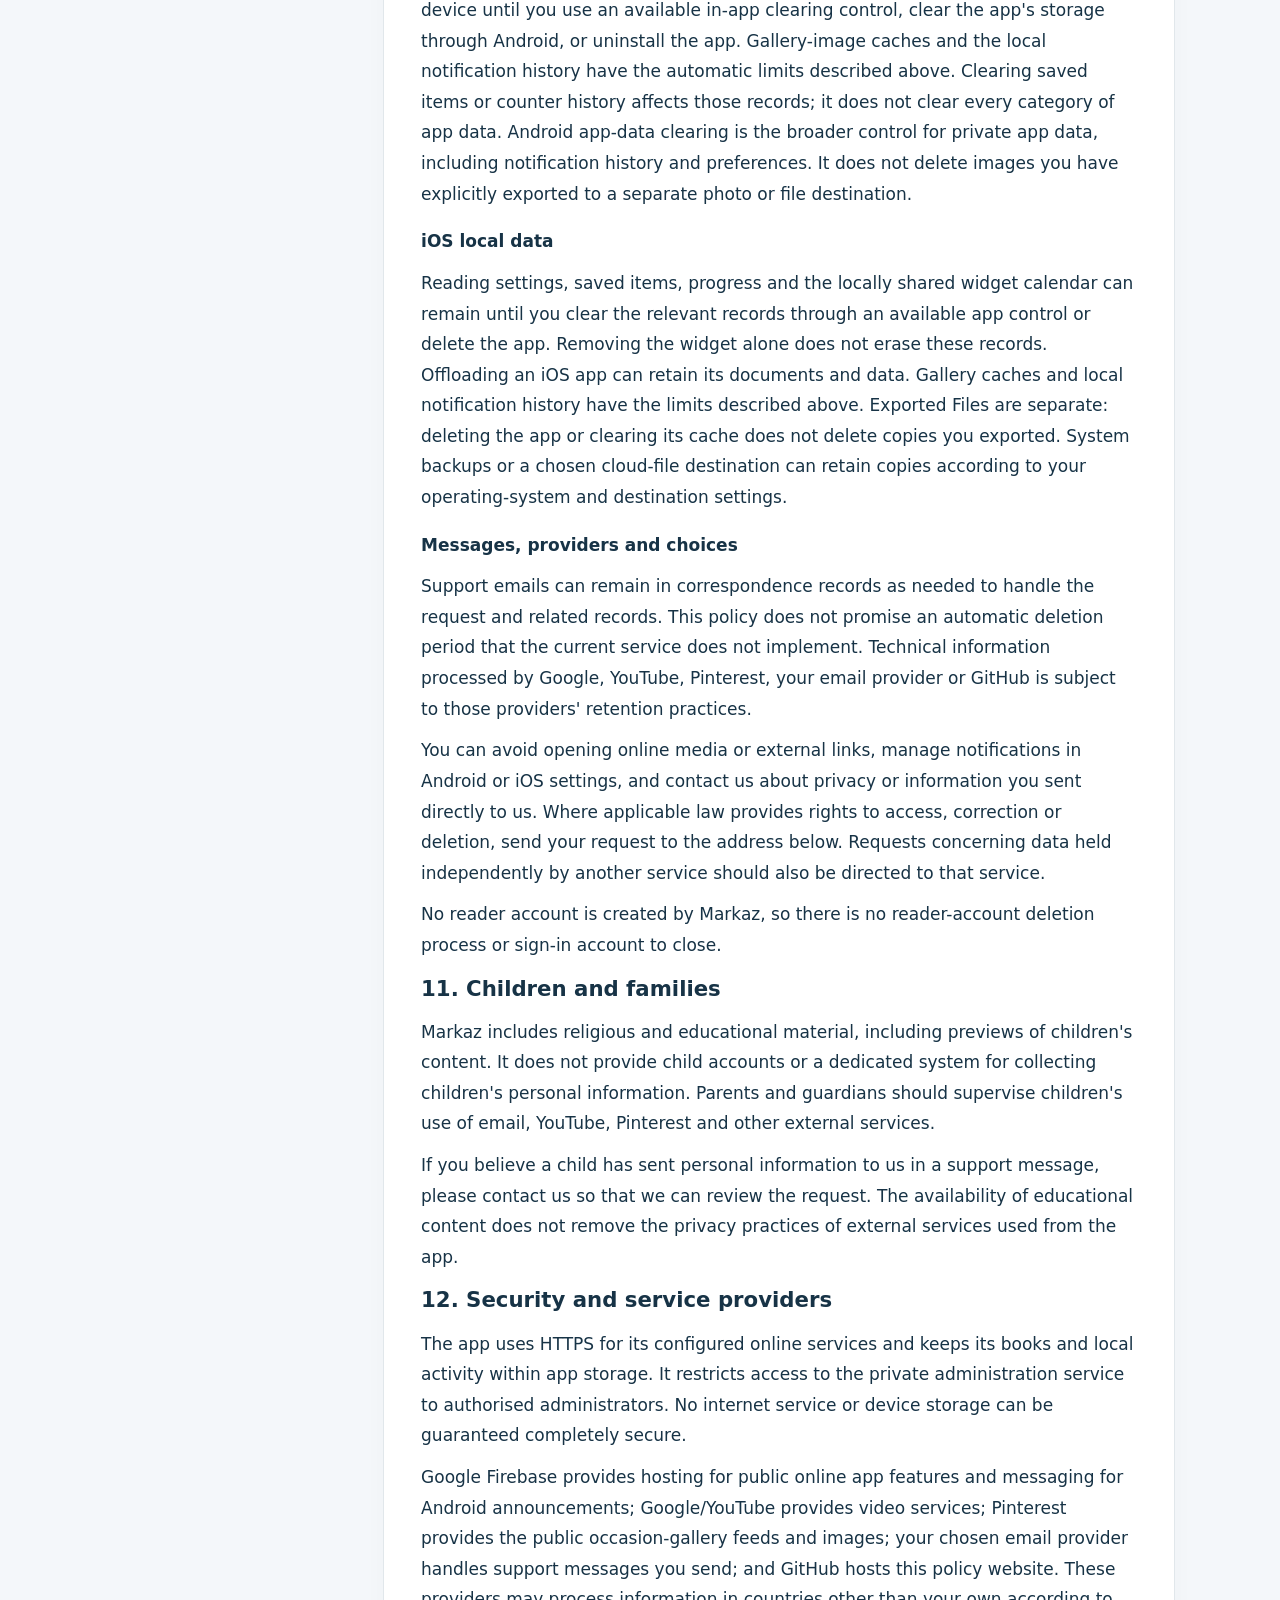
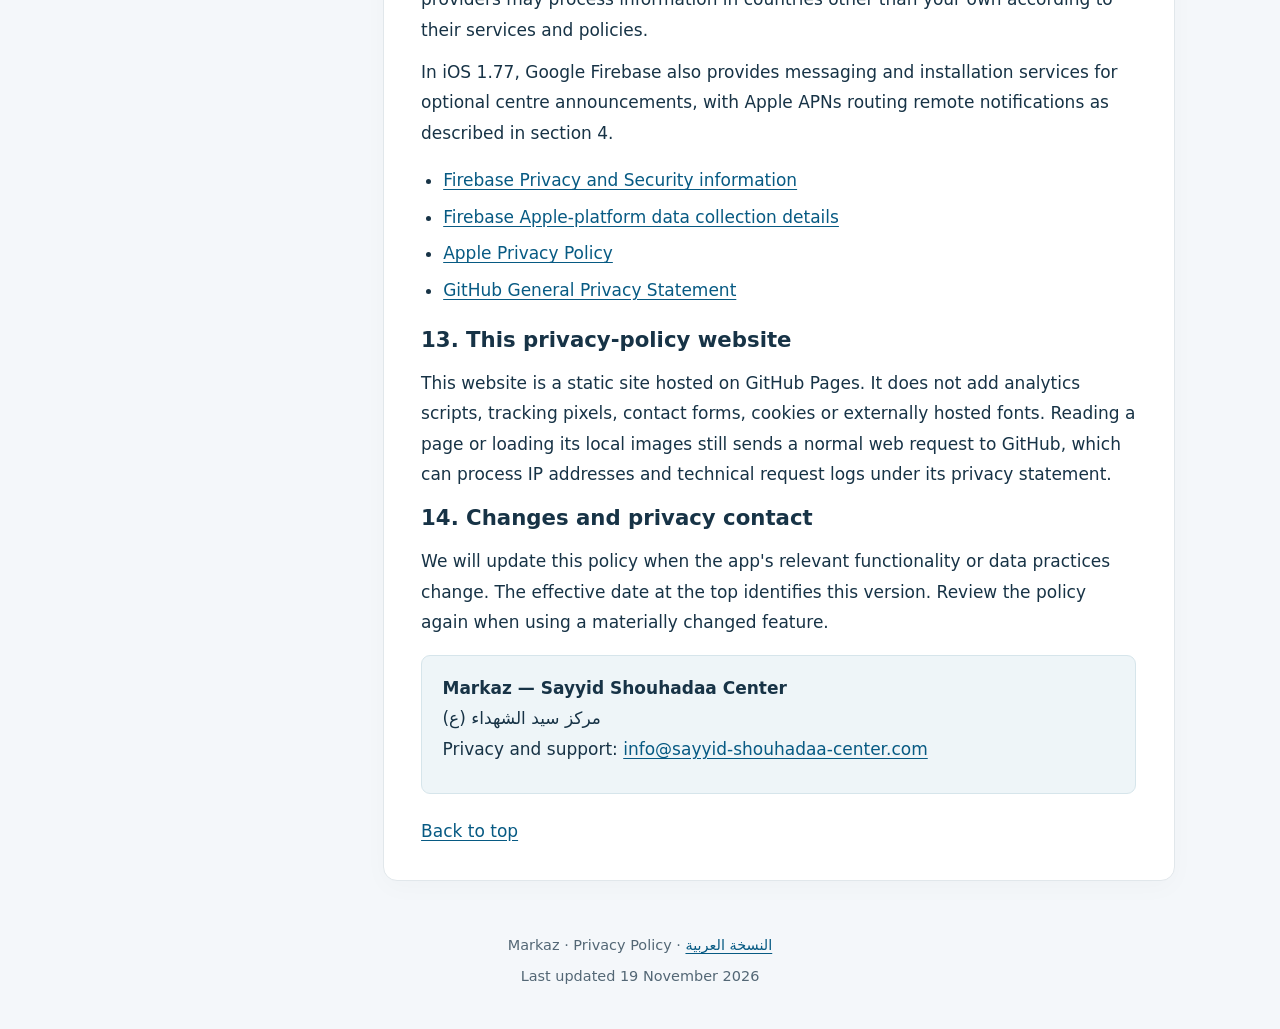
==== commit 2a378a8a: "Document optional iOS 1.77 Firebase and APNs privacy behavior Explain permission-gated remote announ" ====
--- a/en/index.html
+++ b/en/index.html
@@ -43,14 +43,14 @@
   <main class="policy" id="policy">
     <p class="eyebrow">MARKAZ · PRIVACY</p>
     <h1>Privacy Policy</h1>
-    <p class="meta">Effective date: <time datetime="2026-11-18">18 November 2026</time></p>
-    <div class="summary"><p>Markaz can read its bundled books and perform text and semantic search on your device. Online calendar and lecture updates, YouTube thumbnails and public Pinterest photos involve requests to external services. Android also uses Firebase announcement delivery. Local occasion reminders and home-screen widgets use local app data; the platform differences below explain their controls and limitations.</p></div>
+    <p class="meta">Effective date: <time datetime="2026-11-19">19 November 2026</time></p>
+    <div class="summary"><p>Markaz can read its bundled books and perform text and semantic search on your device. Online calendar and lecture updates, YouTube thumbnails and public Pinterest photos involve requests to external services. Android also uses Firebase announcement delivery. Starting with iOS 1.77, optional remote announcements use Firebase and Apple services after notification permission and app consent. Local occasion reminders and home-screen widgets use local app data; the platform differences below explain their controls and limitations.</p></div>
 
     <section id="scope">
       <h2>1. About this policy</h2>
       <p>This policy applies to the Android and iOS applications <strong>Markaz — Sayyid Shouhadaa Center</strong> (<span lang="ar" dir="rtl">مركز سيد الشهداء (ع)</span>), package/bundle identifier <span dir="ltr">com.sayyidshouhada.center</span>, and this privacy-policy website. “We” and “our” refer to the operator of the Markaz application, reachable through the contact address below.</p>
       <p>The app does not require a reader account or a sign-in to use its books and devotional features. The separate private administration service is for authorised administrators; it is not a reader account system.</p>
-      <p class="scope">Android and iOS practices are distinguished below. The iOS widget description applies to version 1.76; iOS 1.75 did not include this Home Screen widget. The iOS notification description concerns the configuration without remote Firebase announcement delivery described below.</p>
+      <p class="scope">Android and iOS practices are distinguished below. The iOS widget description applies to version 1.76 and later; iOS 1.75 did not include this Home Screen widget. The iOS notification description covers configured remote announcements in version 1.77; the earlier build 1.76 (77) behavior is described in section 4.</p>
     </section>
 
     <section id="local">
@@ -78,7 +78,7 @@
       <p>The app's online calendar and lecture features request shared Hijri-calendar declarations, the administrator's latest-lecture list, published lecture-library folders and public playlist metadata from the centre's services hosted on Google Firebase. Calendar responses are applied locally to calculate the relevant date on your device. Different features can make separate update requests.</p>
       <p>These update requests do not include your selected city, country, search terms, bookmarks or counter history, and do not use an app-reader account. As with an internet connection generally, the hosting provider can receive your IP address and routine technical request information, such as request time and browser/app information, for service operation and security.</p>
       <p>Online media lists can obtain public YouTube playlist and video information through the centre's media service or public feeds. Cached lecture data and local calendar calculations can remain available if an update fails. The occasion-photo gallery has different connectivity requirements, described below.</p>
-      <p>These public calendar and media services are also contacted by iOS even though its remote Firebase notification integration is inactive. Public update requests and thumbnail requests still reach their hosting providers. Retention and use of technical request logs depend on the provider and service configuration; clearing your local reading history does not delete those provider logs.</p>
+      <p>These public calendar and media services are contacted independently of whether remote announcements are enabled. Public update requests and thumbnail requests reach their hosting providers. Retention and use of technical request logs depend on the provider and service configuration; clearing your local reading history does not delete those provider logs.</p>
     </section>
 
     <section id="notifications">
@@ -90,7 +90,9 @@
       <h3>Android occasion reminders scheduled locally</h3>
       <p>The app also schedules occasion reminders on your device using its occasion list, Hijri-calendar settings and the time zone of your manually selected city. Scheduling these reminders does not require sending that city, your reading activity or a reminder request to Firebase. Their displayed time and delivery depend on Android notification, scheduling and power-management settings. On supported Android versions, special alarm access can be used for more precise timing; you can manage it in Android settings.</p>
       <h3>iOS notifications and local occasion reminders</h3>
-      <p>The iOS 1.76 configuration described here does not enable remote Firebase announcement delivery. Its optional Firebase Apple notification integration is not configured or initialised, so it does not register for Firebase remote announcements in this configuration. This differs from Android's FCM feature above and does not disable the public online calendar and lecture services.</p>
+      <p>In iOS 1.77, remote centre announcements use <strong>Firebase Cloud Messaging (FCM)</strong>, Firebase installation services and <strong>Apple Push Notification service (APNs)</strong>. Registration starts only when the app has a valid Firebase configuration, you grant system notification permission and app notification consent is enabled. Google processes FCM registration tokens and Firebase app-installation identifiers; Apple processes APNs registration tokens for routing iOS notifications. Firebase topic registration also uses technical details such as device model, language, device time zone, operating-system version, app identifier and app version. Firebase may also process technical service-usage and SDK diagnostic information to maintain delivery quality and understand supported platform/version use. This can include Firebase user-agent information and SDK event-buffer/dropped-event measurements. The app subscribes to a shared centre-announcement topic; it does not send your selected city, reading activity, searches, bookmarks or counter history with this subscription. No reader account is required.</p>
+      <p>The earlier iOS 1.76 (77) build had no configured Firebase remote-announcement integration. Allowing notifications in that build enabled local notification features; permission alone did not activate remote centre announcements.</p>
+      <p>You can turn off notification permission in iOS Settings. When the app next checks the permission, it withdraws its stored notification consent and stops new remote registration. If Firebase is already running, it attempts to unsubscribe from the announcement topic and delete the FCM registration token and Firebase installation identifier. Cleanup needs an active Firebase service and connectivity; it can remain pending if the service is not running or a request fails. The app does not start Firebase solely to clean up while notifications are off. A later consented re-enable attempts pending cleanup before registering again. This is not a promise to erase all provider logs or all previously processed information. An explicit re-enable can create a new registration. Delivery also depends on connectivity, valid service configuration and Apple/Google services.</p>
       <p>iOS occasion reminders are scheduled locally after you enable them and grant the system notification permission. They use the app's occasion list, selected region/time zone and Hijri-calendar adjustment. No selected-city or reading-history upload is needed to schedule them. The app maintains a rolling schedule of up to 60 pending occasion reminders, with fewer possible when other pending notifications occupy system slots. Opening the app and changes to its settings/calendar allow the schedule to be refreshed; indefinite delivery without reopening the app is not promised.</p>
       <p>You control iOS notification permission in system settings. iOS scheduling, Focus and notification settings can affect display and delivery. These local reminders do not require Android's special alarm permission.</p>
       <p>The local notification history keeps the latest 30 full notification records and automatically removes older history records as new ones are recorded. This limit concerns the app's local history; it does not define retention by Firebase or another service provider.</p>
@@ -136,13 +138,13 @@
       <p>The application uses internet and network-state access for its online features, vibration for optional feedback, and notification/messaging permissions and wake functionality needed for notification delivery. Android scheduling and restart handling support local reminders and widget updates. On supported versions, the app can use the system's special alarm access for more precise reminder timing. You control notification and special-access permissions through Android settings.</p>
       <p>The app does not request contacts, microphone, camera or device-location permissions, or broad read access to your existing photos or shared files. An image you explicitly choose to save can be written using Android's photo-saving facilities or a system file picker, as described above. Qibla orientation uses device sensors where available, without requesting your GPS position. Selecting a country and city is manual.</p>
       <h3>iOS</h3>
-      <p>iOS uses network access for the public update, thumbnail and gallery requests described above, system notification permission for local reminders, and device-motion/heading information for Qibla where available. Country and city selection is manual. This iOS build does not request GPS/device-location, contacts, microphone, camera or broad photo-library permissions. Image saving uses the system Files picker. The App Group shares local calendar settings only between the app and its own widget; adding a widget does not grant access to your contacts, messages or existing photos.</p>
+      <p>iOS uses network access for the public update, thumbnail and gallery requests described above, system notification permission for optional remote announcements and local reminders, and device-motion/heading information for Qibla where available. Country and city selection is manual. This iOS build does not request GPS/device-location, contacts, microphone, camera or broad photo-library permissions. Image saving uses the system Files picker. The App Group shares local calendar settings only between the app and its own widget; adding a widget does not grant access to your contacts, messages or existing photos.</p>
     </section>
 
     <section id="analytics">
       <h2>9. Analytics, advertising and payments</h2>
       <p>The current Android application does not integrate a dedicated analytics SDK, Firebase Analytics, a crash-reporting SDK or an advertising SDK. Its Firebase notification integration is distinct from analytics.</p>
-      <p>The iOS build also has no dedicated Firebase Analytics, advertising or crash-reporting SDK. It includes optional Firebase notification libraries, but the Apple notification integration is inactive in the configuration covered here. Online updates, thumbnails, gallery requests, external playback and messages you send still involve the service-provider processing described in this policy.</p>
+      <p>The iOS build also has no dedicated Firebase Analytics, advertising or crash-reporting SDK. iOS 1.77 uses Firebase notification and installation libraries for optional remote announcements after permission and consent. Adding this notification feature does not add a dedicated analytics or advertising SDK. The notification and installation libraries can nevertheless process operational service-usage and diagnostic information as described in section 4; the absence of a dedicated analytics SDK does not mean no provider analytics or technical logs exist. Online updates, thumbnails, gallery requests, external playback and messages you send still involve the service-provider processing described in this policy.</p>
       <p>Markaz has no in-app purchase or subscription-billing feature. This does not prevent third-party content, such as a YouTube player, from displaying its own advertising or processing information as explained above.</p>
     </section>
 
@@ -168,8 +170,11 @@
       <h2>12. Security and service providers</h2>
       <p>The app uses HTTPS for its configured online services and keeps its books and local activity within app storage. It restricts access to the private administration service to authorised administrators. No internet service or device storage can be guaranteed completely secure.</p>
       <p>Google Firebase provides hosting for public online app features and messaging for Android announcements; Google/YouTube provides video services; Pinterest provides the public occasion-gallery feeds and images; your chosen email provider handles support messages you send; and GitHub hosts this policy website. These providers may process information in countries other than your own according to their services and policies.</p>
+      <p>In iOS 1.77, Google Firebase also provides messaging and installation services for optional centre announcements, with Apple APNs routing remote notifications as described in section 4.</p>
       <ul class="external-list">
         <li><a href="https://firebase.google.com/support/privacy" rel="noopener noreferrer">Firebase Privacy and Security information</a></li>
+        <li><a href="https://firebase.google.com/docs/ios/app-store-data-collection" rel="noopener noreferrer">Firebase Apple-platform data collection details</a></li>
+        <li><a href="https://www.apple.com/legal/privacy/" rel="noopener noreferrer">Apple Privacy Policy</a></li>
         <li><a href="https://docs.github.com/en/site-policy/privacy-policies/github-general-privacy-statement" rel="noopener noreferrer">GitHub General Privacy Statement</a></li>
       </ul>
     </section>
@@ -187,7 +192,7 @@
     <a class="back-top" href="#top">Back to top</a>
   </main>
 </div>
-<footer class="footer"><p>Markaz · Privacy Policy · <a href="../" lang="ar" dir="rtl">النسخة العربية</a></p><p>Last updated <time datetime="2026-11-18">18 November 2026</time></p></footer>
+<footer class="footer"><p>Markaz · Privacy Policy · <a href="../" lang="ar" dir="rtl">النسخة العربية</a></p><p>Last updated <time datetime="2026-11-19">19 November 2026</time></p></footer>
 </body>
 </html>
 
